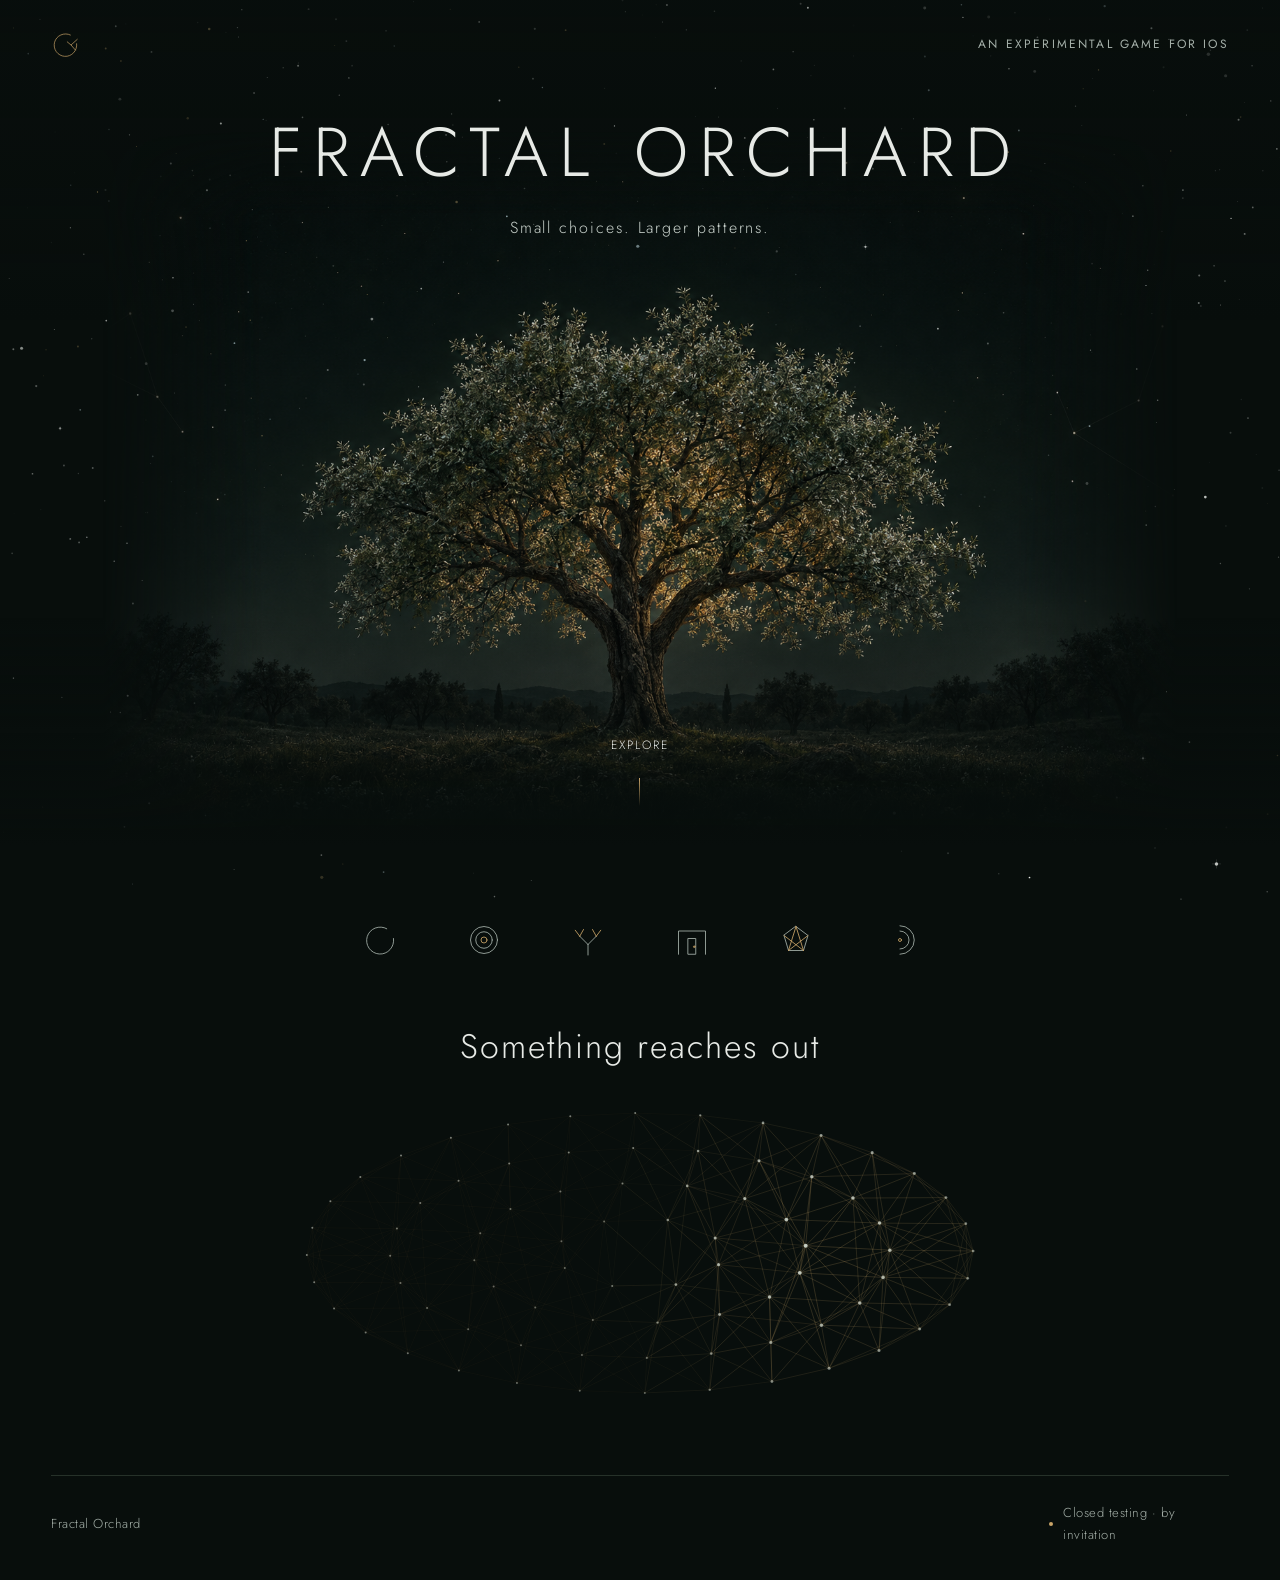
==== index.html @ 2983aa7d "Add shimmering stars and symbols that turn into glyphs and faces Stars: a fixed starfield behind the" ====
<!doctype html>
<html lang="en">
<head>
  <meta charset="utf-8">
  <meta name="viewport" content="width=device-width, initial-scale=1">
  <meta name="theme-color" content="#080e0c">
  <meta name="description" content="Fractal Orchard. Small choices. Larger patterns. An experimental game for iOS.">
  <title>Fractal Orchard</title>
  <link rel="icon" href="data:image/svg+xml,%3Csvg xmlns='http://www.w3.org/2000/svg' viewBox='0 0 48 48'%3E%3Crect width='48' height='48' rx='12' fill='%23080e0c'/%3E%3Cpath d='M31 8a18 18 0 1 0 10 14M42 15L32 24l7 8M32 24l-6-5' fill='none' stroke='%23c9a468' stroke-width='2'/%3E%3C/svg%3E">
  <link rel="preconnect" href="https://fonts.googleapis.com">
  <link rel="preconnect" href="https://fonts.gstatic.com" crossorigin>
  <link href="https://fonts.googleapis.com/css2?family=Jost:wght@300;400&display=swap" rel="stylesheet">
  <style>
    :root { color-scheme: dark; --night:#080e0c; --bone:#e7eae6; --mist:#a5b0a9; --gold:#c9a468; }
    * { box-sizing:border-box; }
    body { margin:0; background:var(--night); color:var(--bone); font-family:'Jost','Avenir Next',sans-serif; font-weight:300; }
    button,a { -webkit-tap-highlight-color:transparent; }
    a { color:inherit; }
    a:focus-visible,button:focus-visible { outline:2px solid var(--gold); outline-offset:6px; }
    .hero { position:relative; min-height:720px; height:94svh; max-height:1100px; isolation:isolate; display:flex; flex-direction:column; align-items:center; text-align:center; }
    .hero-art { position:absolute; inset:auto auto 0; left:50%; transform:translateX(-50%); width:auto; max-width:100%; height:calc(100% - 130px); object-fit:contain; object-position:50% 100%; z-index:-2; mask-image:linear-gradient(90deg,transparent,#000 15%,#000 85%,transparent),linear-gradient(180deg,transparent,#000 12%,#000 88%,transparent); mask-composite:intersect; }
    .hero::after { content:''; position:absolute; inset:0; z-index:-1; background:linear-gradient(180deg,rgba(8,14,12,.4),transparent 38%,transparent 73%,var(--night) 100%); }
    .masthead { width:100%; padding:30px clamp(24px,4vw,64px); display:flex; align-items:center; justify-content:space-between; gap:20px; }
    .sigil { width:30px; height:30px; fill:none; stroke:var(--gold); stroke-width:1.1; stroke-linecap:round; }
    .eyebrow { margin:0; color:var(--mist); font-size:12px; font-weight:400; letter-spacing:.18em; text-transform:uppercase; line-height:1.6; }
    .identity { padding:22px 20px 0; }
    h1 { font-size:clamp(34px,5.4vw,78px); font-weight:300; text-transform:uppercase; letter-spacing:.16em; line-height:1.18; margin:0; text-indent:.16em; }
    .tagline { font-size:clamp(14px,1.25vw,18px); font-weight:300; letter-spacing:.12em; margin:22px 0 0; color:#c8d1cb; }
    .scroll-link { margin-top:auto; margin-bottom:28px; padding:12px 20px; text-decoration:none; display:flex; flex-direction:column; align-items:center; gap:12px; font-size:12px; letter-spacing:.16em; text-transform:uppercase; }
    .scroll-link::after { content:''; height:28px; width:1px; background:linear-gradient(var(--gold),transparent); }
    .pattern { position:relative; max-width:1080px; margin:auto; padding:76px 24px 52px; text-align:center; }
    h2 { margin:0; font-size:clamp(23px,3vw,34px); font-weight:300; letter-spacing:.06em; }
    .marks { display:grid; grid-template-columns:repeat(6,1fr); align-items:center; max-width:600px; margin:0 auto 64px; gap:24px; }
    .mark { width:36px; height:36px; justify-self:center; fill:none; stroke:#a5b0a9; stroke-width:1.15; stroke-linecap:round; stroke-linejoin:round; }
    .mark .warm { stroke:var(--gold); }
    .pattern-art { display:block; width:100%; height:clamp(230px,31vw,340px); margin:12px auto 0; }
    footer { margin:0 clamp(24px,4vw,64px); padding:26px 0 34px; border-top:1px solid #263129; display:flex; justify-content:space-between; align-items:center; gap:24px; }
    footer p { margin:0; font-size:13px; line-height:1.7; color:var(--mist); letter-spacing:.04em; }
    .status { display:flex; align-items:center; gap:10px; }
    .status::before { content:''; flex:0 0 4px; height:4px; border-radius:50%; background:var(--gold); }

    /* Sky. A fixed starfield sits behind the whole page. The hero image is opaque, so a second
       layer twinkles over the hero's sky only: screen-blended so stars vanish against the lit
       canopy, and masked out below the horizon so no stars show through the grass. */
    .sky { position:fixed; left:0; top:0; width:100%; height:100lvh; z-index:-1; pointer-events:none; }
    .hero-stars { position:absolute; inset:0; width:100%; height:100%; z-index:-1; pointer-events:none; mix-blend-mode:screen;
      -webkit-mask-image:linear-gradient(180deg,#000 0%,#000 46%,transparent 64%);
              mask-image:linear-gradient(180deg,#000 0%,#000 46%,transparent 64%); }

    /* Marks. On hover or tap each one comes apart into flickering glyphs and settles, for a
       moment, into something with a face. Script-driven; without script they stay as they are. */
    .mark { overflow:visible; touch-action:manipulation; }
    .mark .hit { fill:transparent; stroke:none; pointer-events:all; }
    .mark .face, .mark .glyph { opacity:0; }
    .mark .face path, .mark .face circle { stroke-dasharray:1; stroke-dashoffset:1; }

    @media (min-width:1600px) { .hero-art { object-fit:contain; } }
    @media (max-width:600px) {
      .hero { height:90svh; min-height:640px; max-height:900px; }
      .hero-art { left:0; transform:none; width:100%; mask-image:linear-gradient(180deg,transparent,#000 12%,#000 88%,transparent); height:calc(100% - 205px); object-fit:cover; object-position:50% 100%; }
      .hero-stars { -webkit-mask-image:linear-gradient(180deg,#000 0%,#000 50%,transparent 68%); mask-image:linear-gradient(180deg,#000 0%,#000 50%,transparent 68%); }
      .masthead { padding-top:24px; }
      .eyebrow { font-size:11px; letter-spacing:.12em; }
      .identity { padding-top:24px; }
      h1 { max-width:350px; font-size:clamp(30px,9vw,46px); line-height:1.3; letter-spacing:.14em; }
      .tagline { max-width:260px; margin:18px auto 0; line-height:1.7; letter-spacing:.07em; }
      .marks { gap:16px; margin-bottom:48px; }
      .mark { width:28px; height:28px; }
      .pattern { padding-top:48px; padding-bottom:40px; }
      footer { align-items:flex-start; flex-direction:column; gap:10px; }
    }
    @media (prefers-reduced-motion:no-preference) { html { scroll-behavior:smooth; } }
  </style>
</head>
<body>
  <canvas class="sky" id="sky" aria-hidden="true"></canvas>
  <main>
    <section class="hero" aria-labelledby="wordmark">
      <img class="hero-art" src="orchard-night.png" width="1536" height="1024" alt="A solitary orchard tree under a dark sky, its leaves edged with silver and amber light." fetchpriority="high" decoding="async">
      <canvas class="hero-stars" id="hero-stars" aria-hidden="true"></canvas>
      <div class="masthead">
        <svg class="sigil" viewBox="0 0 48 48" aria-hidden="true"><path d="M31 8a18 18 0 1 0 10 14M42 15L32 24l7 8M32 24l-6-5"/></svg>
        <p class="eyebrow">An experimental game for iOS</p>
      </div>
      <div class="identity">
        <h1 id="wordmark">Fractal Orchard</h1>
        <p class="tagline">Small choices. Larger patterns.</p>
      </div>
      <a class="scroll-link" href="#pattern" aria-label="Explore the abstract artwork">Explore<span aria-hidden="true"></span></a>
    </section>
    <section class="pattern" id="pattern" aria-labelledby="pattern-title">
  <div class="marks" aria-hidden="true">
    <svg class="mark" viewBox="0 0 48 48">
      <g class="form"><path d="M33 9 a18 18 0 1 0 9 13"></path></g>
      <g class="face">
        <path pathLength="1" d="M33 9 a18 18 0 1 0 9 13"></path>
        <path pathLength="1" d="M16.5 22 L21.5 21.4"></path>
        <circle pathLength="1" class="warm" cx="30" cy="21.5" r="1"></circle>
        <path pathLength="1" d="M20 32.5 Q24 31 28 32.5"></path>
      </g>
    </svg>

    <svg class="mark" viewBox="0 0 48 48">
      <g class="form">
        <circle cx="24" cy="24" r="18"></circle>
        <circle cx="24" cy="24" r="11"></circle>
        <circle class="warm" cx="24" cy="24" r="4"></circle>
      </g>
      <g class="face">
        <circle pathLength="1" cx="24" cy="24" r="18"></circle>
        <circle pathLength="1" cx="17" cy="21" r="3.6"></circle>
        <circle pathLength="1" class="warm" cx="17" cy="21" r="1"></circle>
        <circle pathLength="1" cx="31" cy="21" r="3.6"></circle>
        <circle pathLength="1" class="warm" cx="31" cy="21" r="1"></circle>
        <circle pathLength="1" cx="24" cy="33" r="2"></circle>
      </g>
    </svg>

    <svg class="mark" viewBox="0 0 48 48">
      <g class="form">
        <path d="M24 44 L24 30"></path>
        <path d="M24 30 L13 19 M24 30 L35 19"></path>
        <path class="warm" d="M13 19 L7 11 M13 19 L18 10 M35 19 L30 10 M35 19 L41 11"></path>
      </g>
      <g class="face">
        <path pathLength="1" d="M24 5 C35 5 38 18 37 27 C36 38 30 44 24 44 C18 44 12 38 11 27 C10 18 13 5 24 5"></path>
        <path pathLength="1" d="M24 5 L24 44"></path>
        <path pathLength="1" d="M15 21 L20 21"></path>
        <path pathLength="1" d="M28 19 L33 23"></path>
        <path pathLength="1" class="warm" d="M24 34 L20 38 M24 34 L28 38"></path>
      </g>
    </svg>

    <svg class="mark" viewBox="0 0 48 48">
      <g class="form">
        <path d="M6 43 L6 12 L42 12 L42 43"></path>
        <rect x="19" y="22" width="10" height="21"></rect>
        <circle class="warm" cx="27" cy="33" r="1.1"></circle>
      </g>
      <g class="face">
        <path pathLength="1" d="M6 43 L6 12 L42 12 L42 43"></path>
        <path pathLength="1" d="M29 22 C23 22 21 27 21 31 C21 36 24 40 29 40"></path>
        <path pathLength="1" d="M29 22 L29 43"></path>
        <circle pathLength="1" class="warm" cx="25.5" cy="29" r="1.2"></circle>
      </g>
    </svg>

    <svg class="mark" viewBox="0 0 48 48">
      <g class="form">
        <path d="M24 6 L40 18 L34 38 L14 38 L8 18 Z"></path>
        <path class="warm" d="M24 6 L34 38 M24 6 L14 38 M40 18 L14 38 M8 18 L34 38"></path>
      </g>
      <g class="face">
        <path pathLength="1" d="M24 6 L40 18 L34 38 L14 38 L8 18 Z"></path>
        <path pathLength="1" d="M14 20 L20 20 L17 25 Z"></path>
        <path pathLength="1" d="M28 20 L34 20 L31 25 Z"></path>
        <path pathLength="1" d="M24 23 L24 27"></path>
        <path pathLength="1" class="warm" d="M19 31 L29 31"></path>
      </g>
    </svg>

    <svg class="mark" viewBox="0 0 48 48">
      <g class="form">
        <circle class="warm" cx="24" cy="24" r="2"></circle>
        <path d="M24 12 a12 12 0 0 1 0 24"></path>
        <path d="M24 5 a19 19 0 0 1 0 38"></path>
      </g>
      <g class="face">
        <path pathLength="1" d="M20 6 C28 6 33 12 33 18 L36 23 L33 24 C33 26 34 27 33 29 C32 30 33 32 32 34 C31 37 27 38 24 37 L23 43"></path>
        <circle pathLength="1" class="warm" cx="27" cy="16" r="1.1"></circle>
        <path pathLength="1" d="M14 12 a14 14 0 0 0 0 24"></path>
      </g>
    </svg>
  </div>
      <h2 id="pattern-title">Something reaches out</h2>
      <canvas class="pattern-art" id="constellation" role="img" aria-label="An abstract constellation of silver and amber points, connected by delicate lines.">An abstract constellation of silver and amber points.</canvas>
    </section>
  </main>
  <footer>
    <p>Fractal Orchard</p>
    <p class="status">Closed testing · by invitation</p>
  </footer>
  <script>
    (() => {
      'use strict';
      const canvas = document.getElementById('constellation');
      const ctx = canvas.getContext('2d');
      if (!ctx) return;
      const preference = window.matchMedia('(prefers-reduced-motion: reduce)');
      let reducedMotion = preference.matches;
      let visible = false;
      let frame = 0;
      let time = 0;
      let last = 0;
      let width = 1;
      let height = 1;
      const pointer = { x:0, y:0, live:false };
      // Stable ornamental geometry, independent of any game content.
      const points = [];
      for (let ring = 1; ring <= 4; ring++) {
        const count = ring * 8;
        for (let n = 0; n < count; n++) {
          const angle = n / count * Math.PI * 2 + ring * .34;
          points.push({ x:Math.cos(angle)*ring/4, y:Math.sin(angle)*ring/4, phase:angle+ring });
        }
      }
      function paint() {
        ctx.clearRect(0,0,width,height);
        const radius = Math.min(width*.44,height*.98);
        const scaleY = .42;
        const probeX = pointer.live ? pointer.x : width/2 + Math.cos(time*.0003)*radius*.55;
        const probeY = pointer.live ? pointer.y : height/2 + Math.sin(time*.0004)*radius*.22;
        const positions = points.map(p => ({x:width/2+p.x*radius,y:height/2+p.y*radius*scaleY,phase:p.phase}));
        for (let i=0;i<positions.length;i++) {
          const a=positions[i];
          const proximity=Math.max(0,1-Math.hypot(a.x-probeX,a.y-probeY)/(radius*.65));
          for (let j=i+1;j<positions.length;j++) {
            const b=positions[j];
            const distance=Math.hypot(a.x-b.x,a.y-b.y);
            if (distance>radius*.32) continue;
            ctx.strokeStyle=`rgba(201,164,104,${.05+proximity*.3})`;
            ctx.lineWidth=.65;
            ctx.beginPath();ctx.moveTo(a.x,a.y);ctx.lineTo(b.x,b.y);ctx.stroke();
          }
          const glimmer=.7+.3*Math.sin(time*.0008+a.phase);
          ctx.fillStyle=`rgba(207,216,207,${.3+glimmer*.25+proximity*.4})`;
          ctx.beginPath();ctx.arc(a.x,a.y,1+proximity*1.1,0,Math.PI*2);ctx.fill();
        }
      }
      function tick(stamp) {
        frame=0;
        if (reducedMotion || !visible || document.hidden) return;
        if (!last) last=stamp;
        if (stamp-last>=1000/30) { time+=Math.min(stamp-last,80);last=stamp;paint(); }
        frame=requestAnimationFrame(tick);
      }
      function sync() {
        cancelAnimationFrame(frame);frame=0;last=0;
        if (!reducedMotion && visible && !document.hidden) frame=requestAnimationFrame(tick);
        paint();
      }
      function resize() {
        const rect=canvas.getBoundingClientRect();
        width=rect.width;height=rect.height;
        const dpr=Math.min(window.devicePixelRatio||1,3);
        canvas.width=Math.round(width*dpr);canvas.height=Math.round(height*dpr);
        ctx.setTransform(dpr,0,0,dpr,0,0);paint();
      }
      canvas.addEventListener('pointermove',event=>{
        if(reducedMotion)return;
        const rect=canvas.getBoundingClientRect();
        pointer.x=event.clientX-rect.left;pointer.y=event.clientY-rect.top;pointer.live=true;
      });
      canvas.addEventListener('pointerleave',()=>{pointer.live=false;});
      canvas.addEventListener('pointerup',event=>{if(event.pointerType==='touch')pointer.live=false;});
      preference.addEventListener('change',event=>{reducedMotion=event.matches;pointer.live=false;sync();});
      document.addEventListener('visibilitychange',sync);
      new ResizeObserver(resize).observe(canvas);
      new IntersectionObserver(entries=>{visible=entries[0].isIntersecting;sync();}).observe(canvas);
      resize();sync();
    })();

    // ── Sky: shimmering stars ─────────────────────────────────────────────
    (() => {
      'use strict';
      const preference = window.matchMedia('(prefers-reduced-motion: reduce)');
      const TINTS = { bone:'231,234,230', gold:'214,180,116', cool:'184,207,214' };

      // Stars live in normalized 0..1 coordinates, so a mobile toolbar resizing the viewport
      // stretches the field slightly instead of scattering it.
      function field(count, seed) {
        let s = seed;
        const rand = () => (s = (s * 16807) % 2147483647) / 2147483647;
        const stars = [];
        for (let i = 0; i < count; i++) {
          const bright = rand() < .06;
          const roll = rand();
          stars.push({
            x: rand(), y: rand(),
            r: bright ? 1.05 + rand() * .7 : .32 + rand() * .72,
            base: bright ? .5 : .12 + rand() * .32,
            amp: bright ? .32 : .08 + rand() * .26,
            speed: .35 + rand() * 1.5,
            phase: rand() * Math.PI * 2,
            flarePhase: rand() * Math.PI * 2,
            glint: bright && rand() < .6,
            tint: roll < .1 ? TINTS.gold : roll < .22 ? TINTS.cool : TINTS.bone
          });
        }
        return stars;
      }

      function sky(canvas, { perPixel, seed, watchVisibility }) {
        const ctx = canvas.getContext('2d');
        if (!ctx) return;
        let stars = [], width = 1, height = 1, area = 0, frame = 0, last = 0, visible = !watchVisibility;
        let reduced = preference.matches;

        function draw(t) {
          ctx.clearRect(0, 0, width, height);
          for (const st of stars) {
            let a = st.base;
            if (!reduced) {
              a += st.amp * Math.sin(t * .001 * st.speed + st.phase);
              // Scintillation: a rare, brief flare, like air moving across a star.
              a += Math.pow(Math.max(0, Math.sin(t * .00021 * st.speed + st.flarePhase)), 60) * .55;
            }
            if (a <= .02) continue;
            a = Math.min(1, a);
            const x = st.x * width, y = st.y * height;
            ctx.fillStyle = `rgba(${st.tint},${a.toFixed(3)})`;
            ctx.beginPath(); ctx.arc(x, y, st.r, 0, Math.PI * 2); ctx.fill();
            if (st.glint && a > .5) {
              const reach = st.r * 7 * (a - .42);
              ctx.strokeStyle = `rgba(${st.tint},${((a - .42) * .7).toFixed(3)})`;
              ctx.lineWidth = .5;
              ctx.beginPath();
              ctx.moveTo(x - reach, y); ctx.lineTo(x + reach, y);
              ctx.moveTo(x, y - reach); ctx.lineTo(x, y + reach);
              ctx.stroke();
            }
          }
        }
        function tick(stamp) {
          frame = 0;
          if (reduced || !visible || document.hidden) return;
          if (stamp - last >= 1000 / 30) { last = stamp; draw(stamp); }
          frame = requestAnimationFrame(tick);
        }
        function sync() {
          cancelAnimationFrame(frame); frame = 0;
          if (!reduced && visible && !document.hidden) frame = requestAnimationFrame(tick);
          else draw(0);
        }
        function resize() {
          const rect = canvas.getBoundingClientRect();
          width = rect.width; height = rect.height;
          const dpr = Math.min(window.devicePixelRatio || 1, 2);
          canvas.width = Math.round(width * dpr); canvas.height = Math.round(height * dpr);
          ctx.setTransform(dpr, 0, 0, dpr, 0, 0);
          const nextArea = width * height;
          if (!stars.length || Math.abs(nextArea - area) / Math.max(area, 1) > .35) {
            area = nextArea;
            stars = field(Math.min(900, Math.round(area / perPixel)), seed);
          }
          draw(performance.now());
        }
        preference.addEventListener('change', event => { reduced = event.matches; sync(); });
        document.addEventListener('visibilitychange', sync);
        new ResizeObserver(resize).observe(canvas);
        if (watchVisibility) new IntersectionObserver(entries => { visible = entries[0].isIntersecting; sync(); }).observe(canvas);
        resize(); sync();
      }

      sky(document.getElementById('sky'), { perPixel: 2600, seed: 91317, watchVisibility: false });
      sky(document.getElementById('hero-stars'), { perPixel: 3400, seed: 20431, watchVisibility: true });
    })();

    // ── Marks: glyphs, then faces ─────────────────────────────────────────
    (() => {
      'use strict';
      const NS = 'http://www.w3.org/2000/svg';
      const preference = window.matchMedia('(prefers-reduced-motion: reduce)');
      const marks = Array.from(document.querySelectorAll('.mark'));
      if (!marks.length) return;
      const clamp = v => Math.max(0, Math.min(1, v));

      // A glyph is two to four strokes across a 3 x 3 lattice, sometimes with a ring or a hook:
      // a script that looks as if it should mean something, and does not.
      const NODE = [12, 24, 36];
      function glyphInto(group) {
        group.replaceChildren();
        const strokes = 2 + Math.floor(Math.random() * 3);
        for (let i = 0; i < strokes; i++) {
          const a = [NODE[Math.floor(Math.random() * 3)], NODE[Math.floor(Math.random() * 3)]];
          let b;
          do { b = [NODE[Math.floor(Math.random() * 3)], NODE[Math.floor(Math.random() * 3)]]; } while (b[0] === a[0] && b[1] === a[1]);
          const line = document.createElementNS(NS, 'path');
          const hook = Math.random() < .25;
          line.setAttribute('d', hook
            ? `M${a[0]} ${a[1]} Q${(a[0] + b[0]) / 2 + (Math.random() * 16 - 8)} ${(a[1] + b[1]) / 2 + (Math.random() * 16 - 8)} ${b[0]} ${b[1]}`
            : `M${a[0]} ${a[1]} L${b[0]} ${b[1]}`);
          if (i === 0 && Math.random() < .5) line.setAttribute('class', 'warm');
          group.appendChild(line);
        }
        if (Math.random() < .4) {
          const ring = document.createElementNS(NS, 'circle');
          ring.setAttribute('cx', NODE[Math.floor(Math.random() * 3)]);
          ring.setAttribute('cy', NODE[Math.floor(Math.random() * 3)]);
          ring.setAttribute('r', 2 + Math.random() * 2.5);
          group.appendChild(ring);
        }
      }

      const states = marks.map((svg, index) => {
        const form = svg.querySelector('.form');
        const face = svg.querySelector('.face');
        if (!form || !face) return null;

        // A private warp filter per mark, so one can twist without disturbing the others.
        const id = `warp-${index}`;
        const defs = document.createElementNS(NS, 'defs');
        defs.innerHTML = `<filter id="${id}" x="-40%" y="-40%" width="180%" height="180%">
          <feTurbulence type="fractalNoise" baseFrequency="0.07" numOctaves="2" seed="${index + 3}" result="noise"/>
          <feDisplacementMap in="SourceGraphic" in2="noise" scale="0" xChannelSelector="R" yChannelSelector="G"/></filter>`;
        svg.prepend(defs);
        const stage = document.createElementNS(NS, 'g');
        const glyph = document.createElementNS(NS, 'g');
        glyph.setAttribute('class', 'glyph');
        svg.insertBefore(stage, form);
        stage.append(form, glyph, face);
        stage.setAttribute('filter', `url(#${id})`);
        const hit = document.createElementNS(NS, 'rect');
        hit.setAttribute('class', 'hit');
        hit.setAttribute('x', '0'); hit.setAttribute('y', '0'); hit.setAttribute('width', '48'); hit.setAttribute('height', '48');
        svg.append(hit);

        return {
          svg, form, face, glyph,
          turbulence: defs.querySelector('feTurbulence'),
          displace: defs.querySelector('feDisplacementMap'),
          faceParts: Array.from(face.querySelectorAll('path,circle')),
          p: 0, target: 0, lastGlyph: 0, nextTwitch: 0, twitchUntil: 0, closeTimer: 0, hovered: false
        };
      }).filter(Boolean);

      let frame = 0, lastStamp = 0;

      function render(st, stamp) {
        const reduced = preference.matches;
        const p = st.p;
        if (reduced) {
          st.form.style.opacity = String(1 - p);
          st.face.style.opacity = String(p * .95);
          st.faceParts.forEach(part => { part.style.strokeDashoffset = '0'; });
          st.glyph.style.opacity = '0';
          st.displace.setAttribute('scale', '0');
          return;
        }
        st.form.style.opacity = String(clamp(1 - p / .3));
        const drawn = clamp((p - .46) / .44);
        st.faceParts.forEach(part => { part.style.strokeDashoffset = String(1 - drawn); });
        st.face.style.opacity = String(clamp((p - .46) / .3) * .95);

        const glyphWindow = p > .16 && p < .64;
        if (glyphWindow && stamp - st.lastGlyph > 58) { glyphInto(st.glyph); st.lastGlyph = stamp; }
        st.glyph.style.opacity = glyphWindow ? String(.55 + Math.random() * .4) : '0';

        // Warp peaks mid-change and never quite lets go of a finished face.
        let warp = 15 * Math.sin(Math.PI * p) + 1.4 * p;
        if (p > .98) {
          if (stamp > st.nextTwitch) {
            st.turbulence.setAttribute('seed', String(Math.floor(Math.random() * 999)));
            if (Math.random() < .3) st.twitchUntil = stamp + 130;
            st.nextTwitch = stamp + 900 + Math.random() * 900;
          }
          if (stamp < st.twitchUntil) warp += 5;
        }
        st.displace.setAttribute('scale', warp.toFixed(2));
      }

      function tick(stamp) {
        frame = 0;
        const dt = lastStamp ? Math.min(stamp - lastStamp, 60) : 16;
        lastStamp = stamp;
        let active = false;
        for (const st of states) {
          if (st.p !== st.target) {
            const duration = preference.matches ? 220 : (st.target > st.p ? 900 : 560);
            const step = dt / duration;
            st.p = st.target > st.p ? Math.min(st.target, st.p + step) : Math.max(st.target, st.p - step);
          }
          render(st, stamp);
          if (st.p !== st.target || (st.p === 1 && !preference.matches)) active = true;
        }
        if (active) frame = requestAnimationFrame(tick);
        else lastStamp = 0;
      }
      function wake() { if (!frame) frame = requestAnimationFrame(tick); }
      function open(st) { st.target = 1; wake(); }
      function close(st) { st.target = 0; wake(); }

      for (const st of states) {
        st.svg.addEventListener('pointerenter', event => {
          if (event.pointerType === 'touch') return;
          st.hovered = true; open(st);
        });
        st.svg.addEventListener('pointerleave', event => {
          if (event.pointerType === 'touch') return;
          st.hovered = false; close(st);
        });
        // No hover on a phone: a tap opens a mark for a few seconds.
        st.svg.addEventListener('pointerdown', event => {
          if (event.pointerType !== 'touch') return;
          clearTimeout(st.closeTimer);
          if (st.target === 1) { close(st); return; }
          open(st);
          st.closeTimer = setTimeout(() => close(st), 2600);
        });
      }

      // Now and then, unprompted, one mark turns. Only while the marks are on screen.
      let inView = false, ambient = 0;
      function scheduleAmbient() {
        clearTimeout(ambient);
        if (!inView || document.hidden || preference.matches) return;
        ambient = setTimeout(() => {
          const idle = states.filter(st => st.target === 0 && !st.hovered);
          if (idle.length) {
            const st = idle[Math.floor(Math.random() * idle.length)];
            open(st);
            st.closeTimer = setTimeout(() => { if (!st.hovered) close(st); }, 1900);
          }
          scheduleAmbient();
        }, 6500 + Math.random() * 6500);
      }
      new IntersectionObserver(entries => { inView = entries[0].isIntersecting; scheduleAmbient(); })
        .observe(document.querySelector('.marks'));
      document.addEventListener('visibilitychange', scheduleAmbient);
      preference.addEventListener('change', () => { for (const st of states) { st.target = 0; } wake(); scheduleAmbient(); });
    })();
  </script>
</body>
</html>
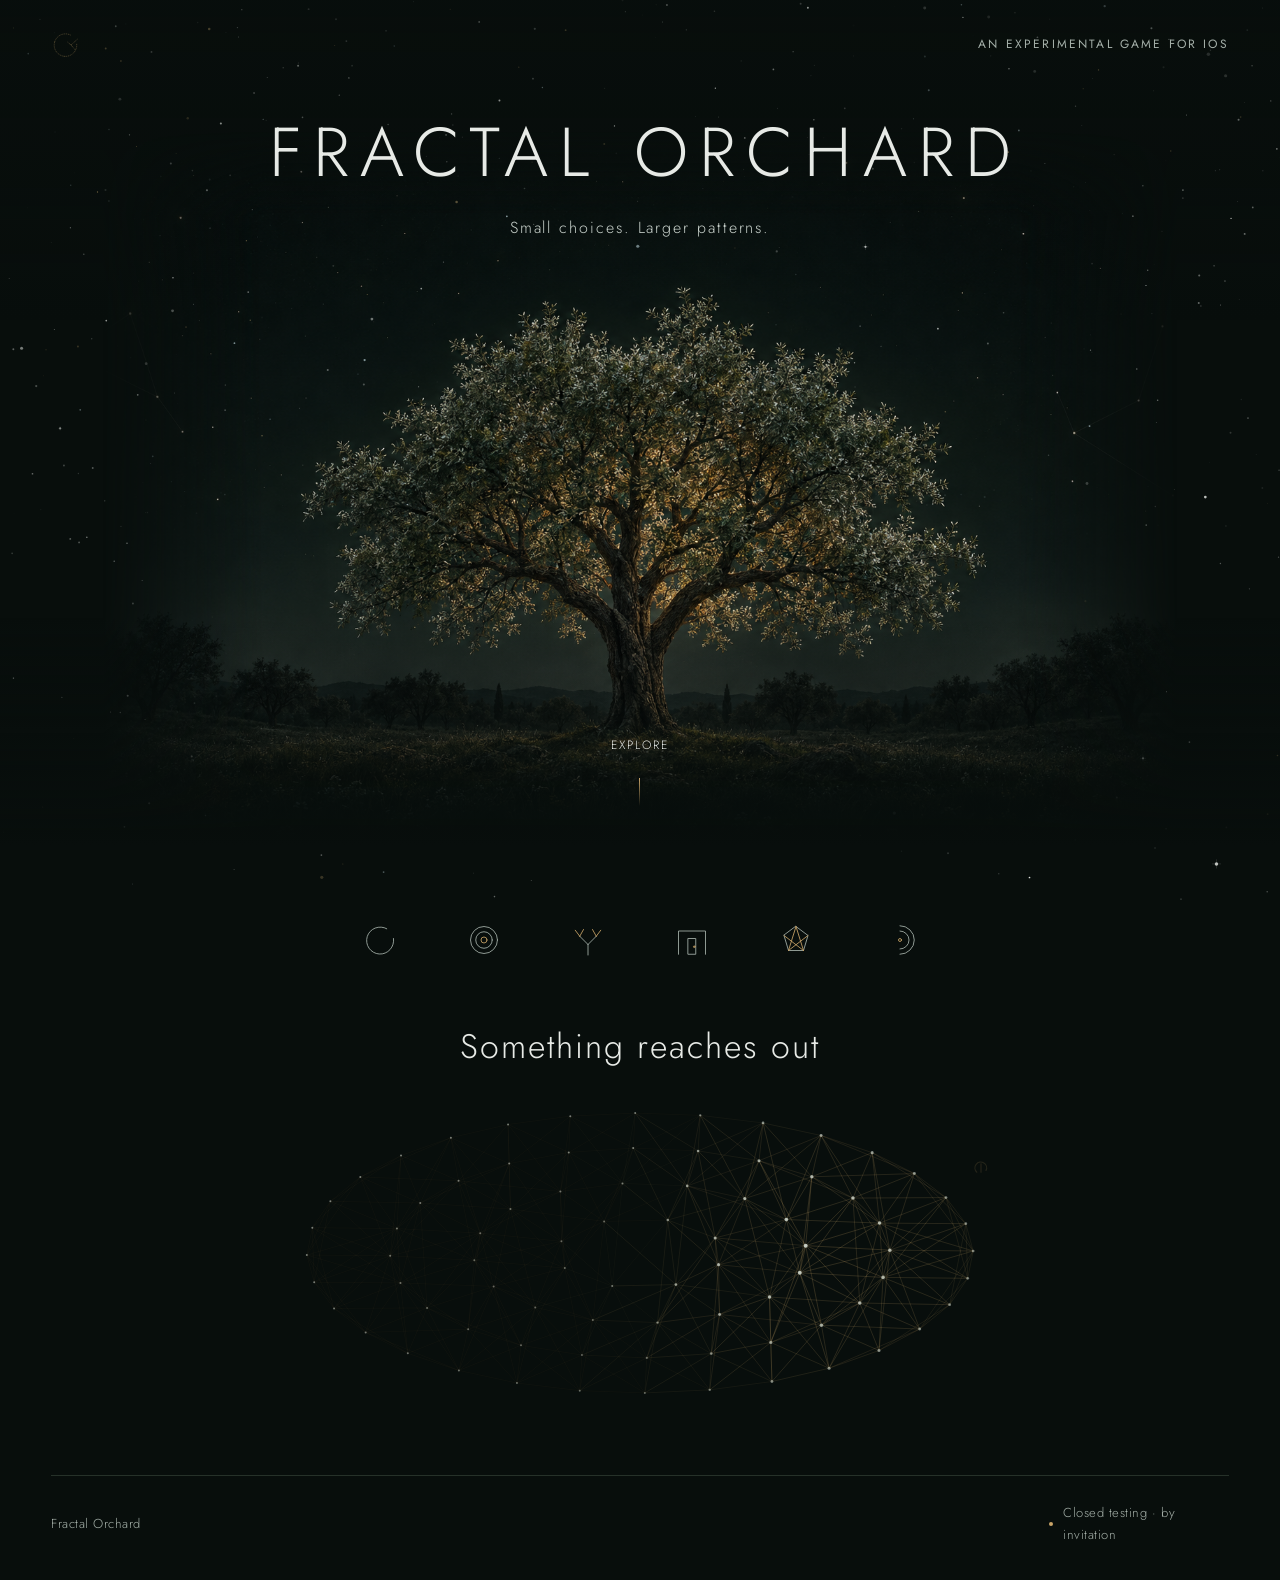
==== commit 98f11ba9: "Add a hidden trail that ends in an invitation The corner mark and four of the six symbols are doors;" ====
--- a/index.html
+++ b/index.html
@@ -10,6 +10,8 @@
   <link rel="preconnect" href="https://fonts.googleapis.com">
   <link rel="preconnect" href="https://fonts.gstatic.com" crossorigin>
   <link href="https://fonts.googleapis.com/css2?family=Jost:wght@300;400&display=swap" rel="stylesheet">
+  <link rel="stylesheet" href="trail/trail.css">
+  <script src="trail/trail.js"></script>
   <style>
     :root { color-scheme: dark; --night:#080e0c; --bone:#e7eae6; --mist:#a5b0a9; --gold:#c9a468; }
     * { box-sizing:border-box; }
@@ -54,6 +56,20 @@
     .mark .face, .mark .glyph { opacity:0; }
     .mark .face path, .mark .face circle { stroke-dasharray:1; stroke-dashoffset:1; }
 
+    /* The hidden trail's front doors. */
+    .sigil-door { display:block; width:30px; height:30px; cursor:pointer; }
+    .sigil-door .seg-missing { stroke:rgba(201,164,104,.45); }
+    .sigil-door:hover .seg-missing { stroke:rgba(201,164,104,.75); }
+    .sigil-door.complete { animation:sigil-breathe 3.4s ease-in-out infinite; }
+    @keyframes sigil-breathe { 0%,100% { filter:none; } 50% { filter:drop-shadow(0 0 6px rgba(201,164,104,.8)); } }
+    .mark[data-door] { cursor:pointer; }
+    .mark[data-door]:focus-visible { outline:1px solid var(--gold); outline-offset:8px; border-radius:50%; }
+    .pattern-frame { position:relative; }
+    .hidden-door { position:absolute; right:16%; top:22%; width:20px; height:20px; display:block; opacity:.14; transition:opacity .6s ease; animation:faint 11s ease-in-out infinite; }
+    .hidden-door svg { width:100%; height:100%; fill:none; stroke:var(--gold); stroke-width:3; stroke-linecap:round; overflow:visible; }
+    .hidden-door:hover, .hidden-door:focus-visible { opacity:.95; animation:none; }
+    @keyframes faint { 0%,80%,100% { opacity:.12; } 88% { opacity:.6; } }
+    @media (prefers-reduced-motion:reduce) { .hidden-door { animation:none; opacity:.3; } .sigil-door.complete { animation:none; filter:drop-shadow(0 0 5px rgba(201,164,104,.7)); } }
     @media (min-width:1600px) { .hero-art { object-fit:contain; } }
     @media (max-width:600px) {
       .hero { height:90svh; min-height:640px; max-height:900px; }
@@ -79,7 +95,7 @@
       <img class="hero-art" src="orchard-night.png" width="1536" height="1024" alt="A solitary orchard tree under a dark sky, its leaves edged with silver and amber light." fetchpriority="high" decoding="async">
       <canvas class="hero-stars" id="hero-stars" aria-hidden="true"></canvas>
       <div class="masthead">
-        <svg class="sigil" viewBox="0 0 48 48" aria-hidden="true"><path d="M31 8a18 18 0 1 0 10 14M42 15L32 24l7 8M32 24l-6-5"/></svg>
+        <a class="sigil-door" href="ledger/" aria-label="The orchard's mark" data-sigil-door><svg class="sigil" data-sigil aria-hidden="true"></svg></a>
         <p class="eyebrow">An experimental game for iOS</p>
       </div>
       <div class="identity">
@@ -89,8 +105,8 @@
       <a class="scroll-link" href="#pattern" aria-label="Explore the abstract artwork">Explore<span aria-hidden="true"></span></a>
     </section>
     <section class="pattern" id="pattern" aria-labelledby="pattern-title">
-  <div class="marks" aria-hidden="true">
-    <svg class="mark" viewBox="0 0 48 48">
+  <div class="marks">
+    <svg class="mark" viewBox="0 0 48 48" aria-hidden="true" data-decoy>
       <g class="form"><path d="M33 9 a18 18 0 1 0 9 13"></path></g>
       <g class="face">
         <path pathLength="1" d="M33 9 a18 18 0 1 0 9 13"></path>
@@ -100,7 +116,7 @@
       </g>
     </svg>
 
-    <svg class="mark" viewBox="0 0 48 48">
+    <svg class="mark" viewBox="0 0 48 48" data-door="growth/" role="link" tabindex="0" aria-label="Rings">
       <g class="form">
         <circle cx="24" cy="24" r="18"></circle>
         <circle cx="24" cy="24" r="11"></circle>
@@ -116,7 +132,7 @@
       </g>
     </svg>
 
-    <svg class="mark" viewBox="0 0 48 48">
+    <svg class="mark" viewBox="0 0 48 48" data-door="plate-vii/" role="link" tabindex="0" aria-label="A line that divides">
       <g class="form">
         <path d="M24 44 L24 30"></path>
         <path d="M24 30 L13 19 M24 30 L35 19"></path>
@@ -131,7 +147,7 @@
       </g>
     </svg>
 
-    <svg class="mark" viewBox="0 0 48 48">
+    <svg class="mark" viewBox="0 0 48 48" aria-hidden="true" data-decoy>
       <g class="form">
         <path d="M6 43 L6 12 L42 12 L42 43"></path>
         <rect x="19" y="22" width="10" height="21"></rect>
@@ -145,7 +161,7 @@
       </g>
     </svg>
 
-    <svg class="mark" viewBox="0 0 48 48">
+    <svg class="mark" viewBox="0 0 48 48" data-door="chart/" role="link" tabindex="0" aria-label="Joined points">
       <g class="form">
         <path d="M24 6 L40 18 L34 38 L14 38 L8 18 Z"></path>
         <path class="warm" d="M24 6 L34 38 M24 6 L14 38 M40 18 L14 38 M8 18 L34 38"></path>
@@ -159,7 +175,7 @@
       </g>
     </svg>
 
-    <svg class="mark" viewBox="0 0 48 48">
+    <svg class="mark" viewBox="0 0 48 48" data-door="frequency/" role="link" tabindex="0" aria-label="Arcs">
       <g class="form">
         <circle class="warm" cx="24" cy="24" r="2"></circle>
         <path d="M24 12 a12 12 0 0 1 0 24"></path>
@@ -173,7 +189,10 @@
     </svg>
   </div>
       <h2 id="pattern-title">Something reaches out</h2>
-      <canvas class="pattern-art" id="constellation" role="img" aria-label="An abstract constellation of silver and amber points, connected by delicate lines.">An abstract constellation of silver and amber points.</canvas>
+      <div class="pattern-frame">
+        <canvas class="pattern-art" id="constellation" role="img" aria-label="An abstract constellation of silver and amber points, connected by delicate lines.">An abstract constellation of silver and amber points.</canvas>
+        <a class="hidden-door" href="assembly/" aria-label="A faint mark" data-leave><svg viewBox="0 0 48 48" aria-hidden="true"><path d="M14 34 a14 14 0 1 1 22 -4"/><path d="M24 14 L24 34"/></svg></a>
+      </div>
     </section>
   </main>
   <footer>
@@ -420,6 +439,7 @@
           turbulence: defs.querySelector('feTurbulence'),
           displace: defs.querySelector('feDisplacementMap'),
           faceParts: Array.from(face.querySelectorAll('path,circle')),
+          door: svg.dataset.door || '', decoy: svg.hasAttribute('data-decoy'), refuseUntil: 0,
           p: 0, target: 0, lastGlyph: 0, nextTwitch: 0, twitchUntil: 0, closeTimer: 0, hovered: false
         };
       }).filter(Boolean);
@@ -456,6 +476,7 @@
           }
           if (stamp < st.twitchUntil) warp += 5;
         }
+        if (stamp < st.refuseUntil) warp += 9 * Math.abs(Math.sin(stamp * .05));
         st.displace.setAttribute('scale', warp.toFixed(2));
       }
 
@@ -471,7 +492,7 @@
             st.p = st.target > st.p ? Math.min(st.target, st.p + step) : Math.max(st.target, st.p - step);
           }
           render(st, stamp);
-          if (st.p !== st.target || (st.p === 1 && !preference.matches)) active = true;
+          if (st.p !== st.target || (st.p === 1 && !preference.matches) || stamp < st.refuseUntil) active = true;
         }
         if (active) frame = requestAnimationFrame(tick);
         else lastStamp = 0;
@@ -479,6 +500,7 @@
       function wake() { if (!frame) frame = requestAnimationFrame(tick); }
       function open(st) { st.target = 1; wake(); }
       function close(st) { st.target = 0; wake(); }
+      function refuse(st) { st.refuseUntil = performance.now() + 480; open(st); clearTimeout(st.closeTimer); st.closeTimer = setTimeout(() => { if (!st.hovered) close(st); }, 900); wake(); }
 
       for (const st of states) {
         st.svg.addEventListener('pointerenter', event => {
@@ -489,13 +511,27 @@
           if (event.pointerType === 'touch') return;
           st.hovered = false; close(st);
         });
-        // No hover on a phone: a tap opens a mark for a few seconds.
+        // No hover on a phone: the first tap shows the face, a second tap while it looks back goes through.
         st.svg.addEventListener('pointerdown', event => {
+          st.lastPointer = event.pointerType;
           if (event.pointerType !== 'touch') return;
           clearTimeout(st.closeTimer);
-          if (st.target === 1) { close(st); return; }
+          if (st.target === 1) {
+            if (st.door && st.p > .85) { window.Record.go(st.door); return; }
+            if (st.decoy) { refuse(st); return; }
+            close(st); return;
+          }
           open(st);
           st.closeTimer = setTimeout(() => close(st), 2600);
+        });
+        st.svg.addEventListener('click', () => {
+          if (st.lastPointer === 'touch') return;
+          if (st.door) { open(st); setTimeout(() => window.Record.go(st.door), preference.matches ? 0 : 300); }
+          else if (st.decoy) refuse(st);
+        });
+        st.svg.addEventListener('keydown', event => {
+          if (!st.door || (event.key !== 'Enter' && event.key !== ' ')) return;
+          event.preventDefault(); open(st); window.Record.go(st.door);
         });
       }
 
@@ -519,6 +555,17 @@
       document.addEventListener('visibilitychange', scheduleAmbient);
       preference.addEventListener('change', () => { for (const st of states) { st.target = 0; } wake(); scheduleAmbient(); });
     })();
+
+    // ── the corner mark: first door, and the last one once the record is whole ──
+    (() => {
+      'use strict';
+      const door = document.querySelector('[data-sigil-door]');
+      if (!door || !window.Record) return;
+      if (window.Record.complete()) { door.setAttribute('href', 'unrecorded/'); door.classList.add('complete'); }
+      const leave = event => { event.preventDefault(); window.Record.go(event.currentTarget.getAttribute('href')); };
+      door.addEventListener('click', leave);
+      document.querySelectorAll('[data-leave]').forEach(a => a.addEventListener('click', leave));
+    })();
   </script>
 </body>
 </html>
--- a/trail/trail.css
+++ b/trail/trail.css
@@ -0,0 +1,49 @@
+/* Hidden trail. Same night, same type as the front page; the artifacts are older. */
+:root { color-scheme: dark; --night:#080e0c; --bone:#e7eae6; --mist:#a5b0a9; --gold:#c9a468; --paper:#d9cdb0; --ink:#2b2418; }
+* { box-sizing:border-box; }
+html, body { min-height:100%; }
+body { margin:0; background:var(--night); color:var(--bone); font-family:'Jost','Avenir Next',sans-serif; font-weight:300;
+  transition:opacity .42s ease; }
+body.leaving { opacity:0; }
+a { color:inherit; }
+a:focus-visible, button:focus-visible, [role="button"]:focus-visible, input:focus-visible { outline:2px solid var(--gold); outline-offset:5px; }
+button { font:inherit; color:inherit; }
+
+.sky { position:fixed; left:0; top:0; width:100%; height:100lvh; z-index:-1; pointer-events:none; }
+
+.bar { position:relative; display:flex; align-items:center; justify-content:space-between; gap:20px; padding:28px clamp(22px,4vw,60px); }
+.home { display:block; width:32px; height:32px; }
+.folio { margin:0; font-size:11px; letter-spacing:.22em; text-transform:uppercase; color:var(--mist); }
+
+/* the corner mark: faint dotted outline, gold where a piece has been found */
+.sigil { width:100%; height:100%; overflow:visible; }
+.seg { fill:none; stroke-linecap:round; }
+.seg-missing { stroke:rgba(201,164,104,.42); stroke-width:1.1; stroke-dasharray:.6 2.4; }
+.seg-found { stroke:var(--gold); stroke-width:1.25; }
+.seg-new { stroke-dasharray:1; stroke-dashoffset:1; animation:seg-draw 1.8s .25s ease forwards, seg-glow 2.6s .25s ease; }
+@keyframes seg-draw { to { stroke-dashoffset:0; } }
+@keyframes seg-glow { 0%,100% { filter:none; } 40% { filter:drop-shadow(0 0 5px rgba(201,164,104,.9)); } }
+
+.stage { min-height:calc(100svh - 96px); display:grid; place-items:center; padding:12px clamp(18px,4vw,48px) 72px; }
+.caption { margin:26px auto 0; max-width:34ch; text-align:center; font-size:13px; line-height:1.8; letter-spacing:.06em; color:var(--mist); }
+
+/* paper artifacts */
+.paper { position:relative; color:var(--ink); background:var(--paper); box-shadow:0 30px 80px rgba(0,0,0,.65), 0 2px 0 rgba(255,255,255,.04) inset; }
+.paper > canvas.grain { position:absolute; inset:0; width:100%; height:100%; pointer-events:none; mix-blend-mode:multiply; }
+
+.glyph-mark { width:1.4em; height:1.4em; fill:none; stroke:currentColor; stroke-width:2.4; stroke-linecap:round; stroke-linejoin:round; vertical-align:middle; }
+
+/* newly decoded letters */
+.decoded { position:fixed; left:50%; bottom:26px; transform:translate(-50%,16px); opacity:0; display:flex; align-items:center; gap:22px;
+  padding:12px 20px; background:rgba(8,14,12,.86); border:1px solid rgba(201,164,104,.35); color:var(--gold);
+  font-size:13px; letter-spacing:.14em; transition:opacity .8s ease, transform .8s ease; z-index:10; }
+.decoded.shown { opacity:1; transform:translate(-50%,0); }
+.decoded .pair { display:flex; align-items:center; gap:8px; }
+.decoded .pair b { font-weight:400; color:var(--bone); }
+.decoded .pair::after { content:''; }
+.decoded .note { color:var(--mist); letter-spacing:.2em; }
+
+@media (prefers-reduced-motion:reduce) {
+  body { transition:none; }
+  .decoded { transition:none; }
+}
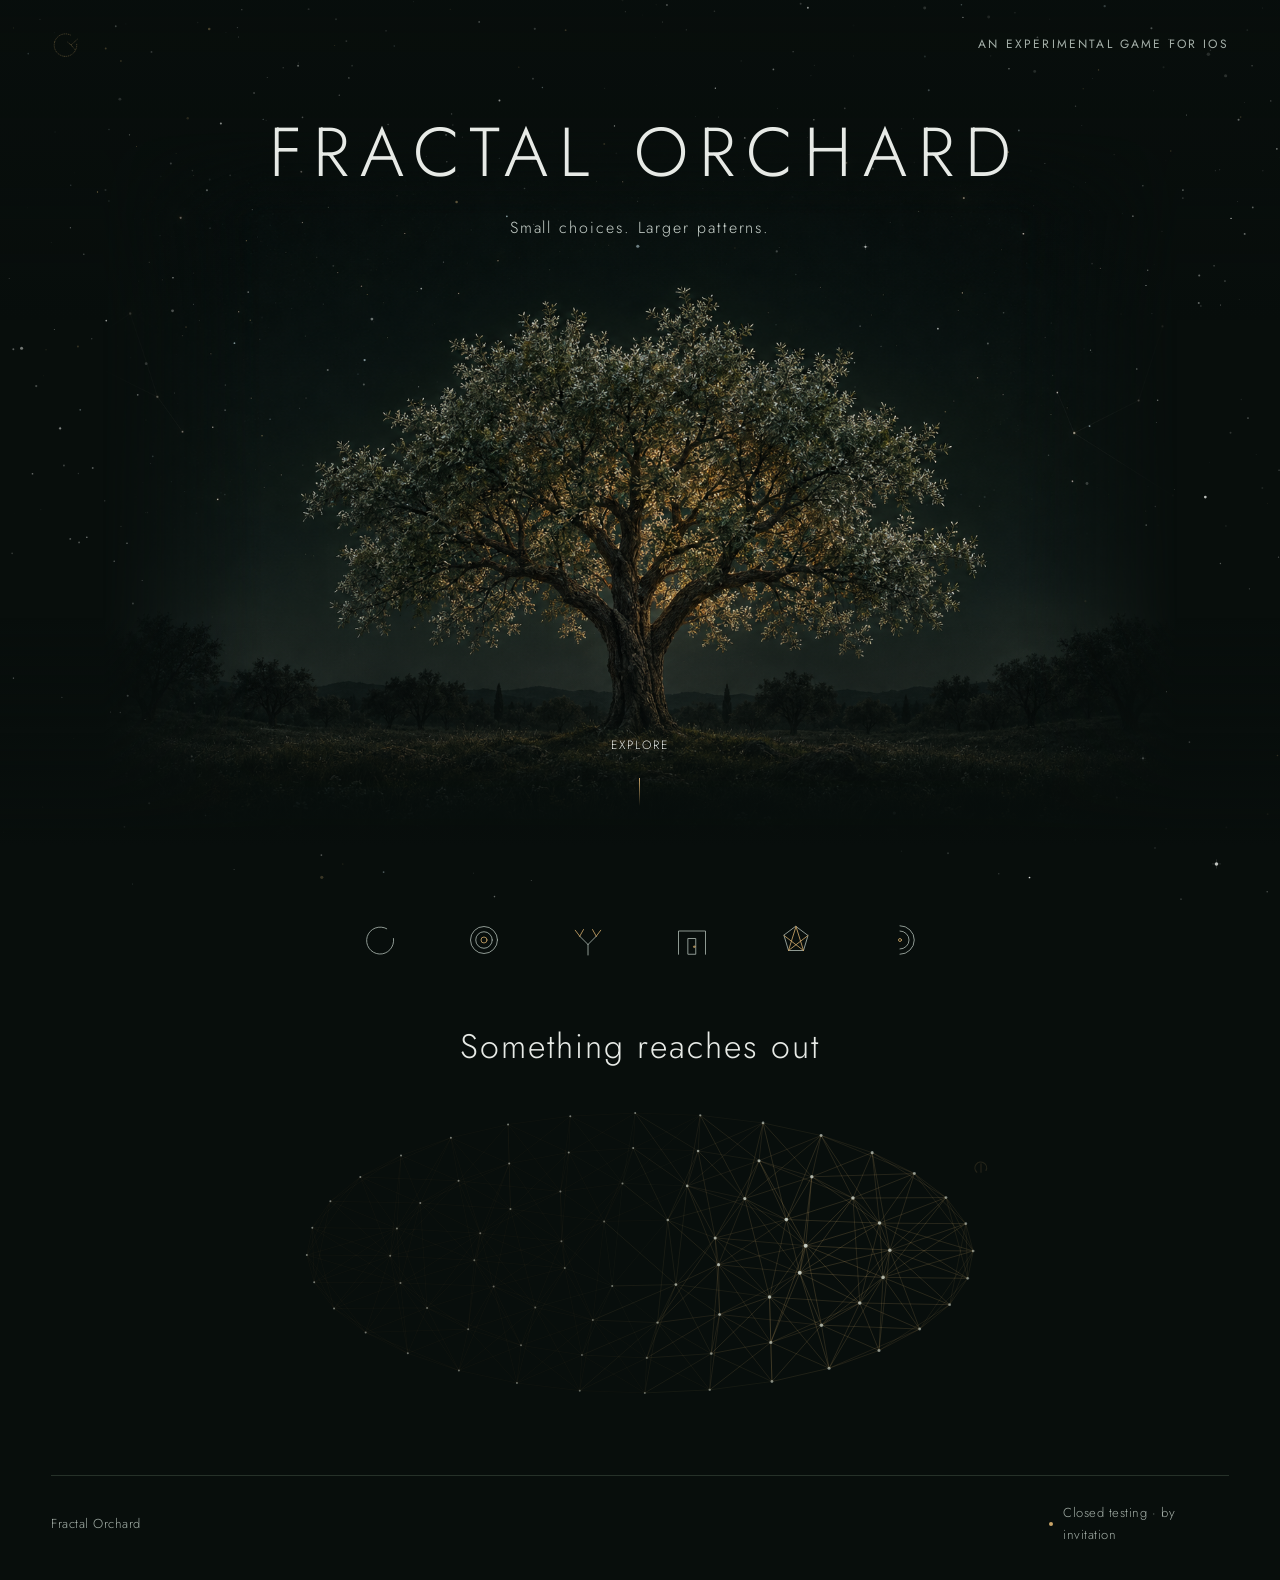
==== commit 3cf30bbd: "Make finishing a trail page unmistakable When a piece is found the artifact glows once and a quiet R" ====
--- a/index.html
+++ b/index.html
@@ -10,8 +10,8 @@
   <link rel="preconnect" href="https://fonts.googleapis.com">
   <link rel="preconnect" href="https://fonts.gstatic.com" crossorigin>
   <link href="https://fonts.googleapis.com/css2?family=Jost:wght@300;400&display=swap" rel="stylesheet">
-  <link rel="stylesheet" href="trail/trail.css">
-  <script src="trail/trail.js"></script>
+  <link rel="stylesheet" href="trail/trail.css?v=2">
+  <script src="trail/trail.js?v=2"></script>
   <style>
     :root { color-scheme: dark; --night:#080e0c; --bone:#e7eae6; --mist:#a5b0a9; --gold:#c9a468; }
     * { box-sizing:border-box; }
--- a/trail/trail.css
+++ b/trail/trail.css
@@ -43,6 +43,29 @@
 .decoded .pair::after { content:''; }
 .decoded .note { color:var(--mist); letter-spacing:.2em; }
 
+.decoded { cursor:default; }
+
+/* the page acknowledges a finished piece */
+.recorded { margin:18px auto 0; text-align:center; font-size:12px; letter-spacing:.32em; text-transform:uppercase; color:var(--gold); opacity:.85; }
+.recorded-new { animation:recorded-in 1.6s .2s ease both; }
+@keyframes recorded-in { from { opacity:0; letter-spacing:.6em; } to { opacity:.85; letter-spacing:.32em; } }
+.record-glow { animation:record-glow 2.2s ease; }
+@keyframes record-glow { 0%,100% { filter:none; } 35% { filter:drop-shadow(0 0 18px rgba(201,164,104,.75)) brightness(1.08); } }
+
+/* the mark comes forward to take its stroke, then returns to the corner */
+.reveal { position:fixed; inset:0; z-index:20; display:grid; place-items:center; background:rgba(8,14,12,0); transition:background .45s ease; cursor:pointer; }
+.reveal.shown { background:rgba(8,14,12,.78); }
+.reveal.landing { background:rgba(8,14,12,0); transition:background .7s ease; }
+.reveal-sigil { width:min(46vw,190px); height:min(46vw,190px); opacity:0; transform:scale(.82); transition:opacity .45s ease, transform .45s ease; }
+.reveal.shown .reveal-sigil { opacity:1; transform:none; }
+.reveal.landing .reveal-sigil { transition:transform .72s cubic-bezier(.6,0,.3,1), opacity .72s ease; }
+.reveal-sigil .seg-missing { stroke:rgba(201,164,104,.5); stroke-width:.9; stroke-dasharray:.5 1.8; }
+.reveal-sigil .seg-found { stroke-width:1.1; }
+.reveal-sigil .seg-new { animation:seg-draw 1.8s .35s ease forwards, seg-glow 2.6s .35s ease; }
+.home.awaiting { opacity:0; }
+.home { transition:opacity .3s ease; }
+.home.arrived .sigil { animation:seg-glow 1.6s ease; }
+
 @media (prefers-reduced-motion:reduce) {
   body { transition:none; }
   .decoded { transition:none; }
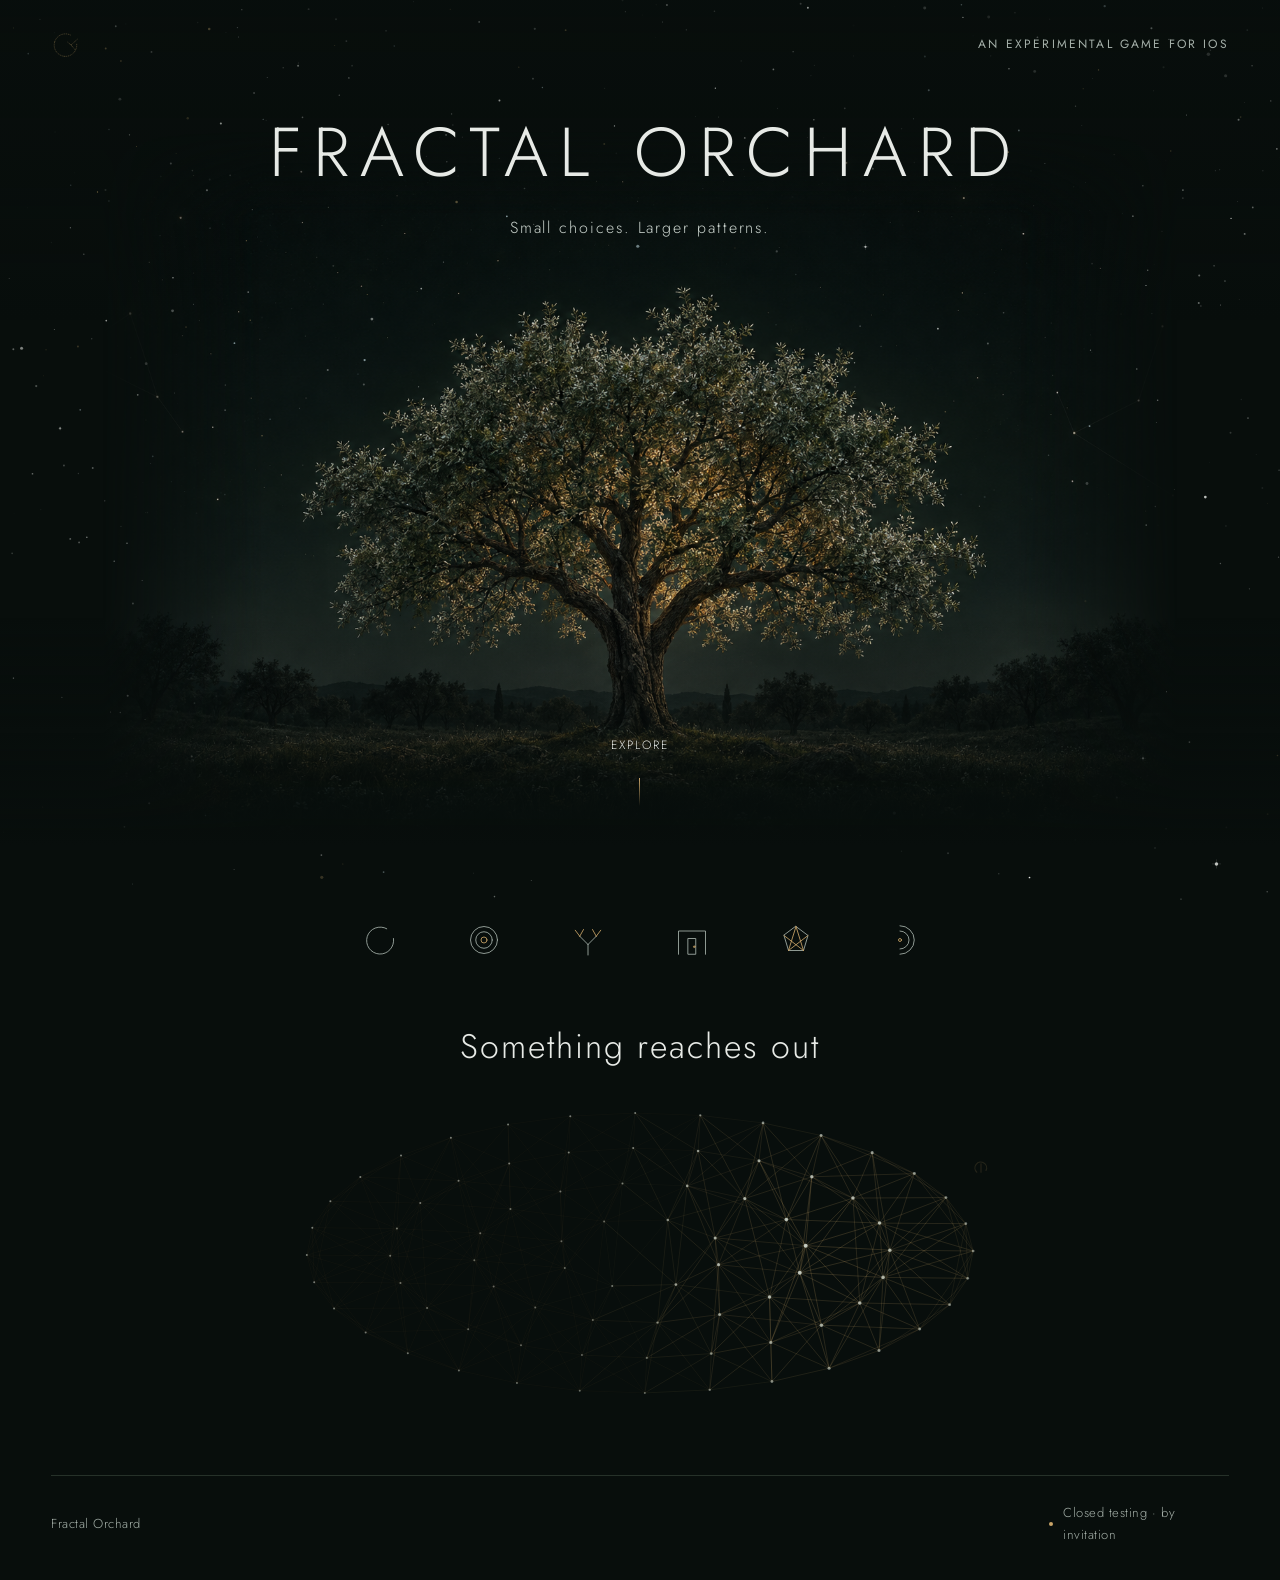
==== commit 15f47fc5: "Let the frequency line drain back and make its gold unmistakable Holding fills the line with a thick" ====
--- a/index.html
+++ b/index.html
@@ -10,8 +10,8 @@
   <link rel="preconnect" href="https://fonts.googleapis.com">
   <link rel="preconnect" href="https://fonts.gstatic.com" crossorigin>
   <link href="https://fonts.googleapis.com/css2?family=Jost:wght@300;400&display=swap" rel="stylesheet">
-  <link rel="stylesheet" href="trail/trail.css?v=2">
-  <script src="trail/trail.js?v=2"></script>
+  <link rel="stylesheet" href="trail/trail.css?v=3">
+  <script src="trail/trail.js?v=3"></script>
   <style>
     :root { color-scheme: dark; --night:#080e0c; --bone:#e7eae6; --mist:#a5b0a9; --gold:#c9a468; }
     * { box-sizing:border-box; }
--- a/trail/trail.css
+++ b/trail/trail.css
@@ -48,6 +48,7 @@
 /* the page acknowledges a finished piece */
 .recorded { margin:18px auto 0; text-align:center; font-size:12px; letter-spacing:.32em; text-transform:uppercase; color:var(--gold); opacity:.85; }
 .recorded-new { animation:recorded-in 1.6s .2s ease both; }
+.recorded-fixed { position:fixed; left:0; right:0; top:86px; margin:0; pointer-events:none; z-index:5; }
 @keyframes recorded-in { from { opacity:0; letter-spacing:.6em; } to { opacity:.85; letter-spacing:.32em; } }
 .record-glow { animation:record-glow 2.2s ease; }
 @keyframes record-glow { 0%,100% { filter:none; } 35% { filter:drop-shadow(0 0 18px rgba(201,164,104,.75)) brightness(1.08); } }
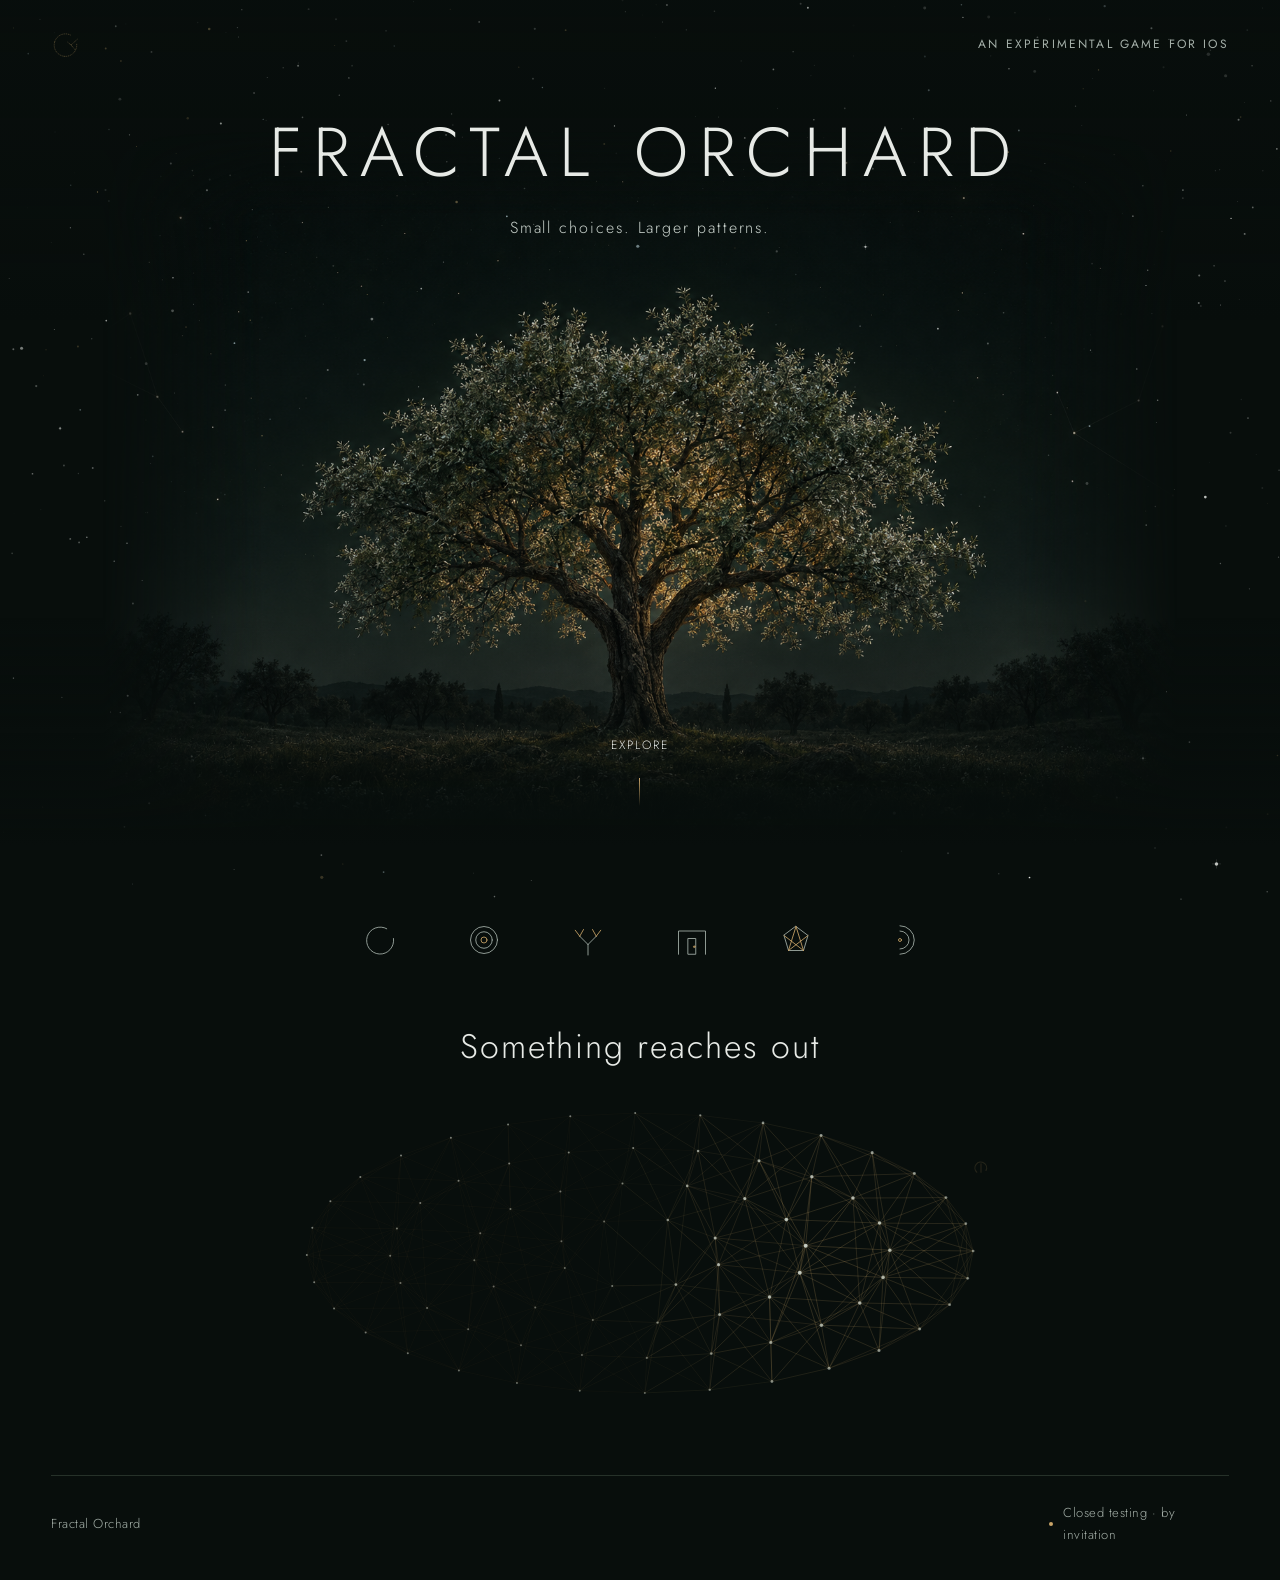
==== commit ad446e52: "Keep what each page gives, and make the whole mark lead on Solved pages now keep their record on the" ====
--- a/index.html
+++ b/index.html
@@ -10,8 +10,8 @@
   <link rel="preconnect" href="https://fonts.googleapis.com">
   <link rel="preconnect" href="https://fonts.gstatic.com" crossorigin>
   <link href="https://fonts.googleapis.com/css2?family=Jost:wght@300;400&display=swap" rel="stylesheet">
-  <link rel="stylesheet" href="trail/trail.css?v=3">
-  <script src="trail/trail.js?v=3"></script>
+  <link rel="stylesheet" href="trail/trail.css?v=4">
+  <script src="trail/trail.js?v=4"></script>
   <style>
     :root { color-scheme: dark; --night:#080e0c; --bone:#e7eae6; --mist:#a5b0a9; --gold:#c9a468; }
     * { box-sizing:border-box; }
@@ -60,8 +60,8 @@
     .sigil-door { display:block; width:30px; height:30px; cursor:pointer; }
     .sigil-door .seg-missing { stroke:rgba(201,164,104,.45); }
     .sigil-door:hover .seg-missing { stroke:rgba(201,164,104,.75); }
-    .sigil-door.complete { animation:sigil-breathe 3.4s ease-in-out infinite; }
-    @keyframes sigil-breathe { 0%,100% { filter:none; } 50% { filter:drop-shadow(0 0 6px rgba(201,164,104,.8)); } }
+    .sigil-door.complete { animation:sigil-breathe 2.6s ease-in-out infinite; transform-origin:50% 50%; }
+    @keyframes sigil-breathe { 0%,100% { filter:drop-shadow(0 0 2px rgba(201,164,104,.55)); transform:scale(1); } 50% { filter:drop-shadow(0 0 9px rgba(232,200,136,1)) drop-shadow(0 0 22px rgba(201,164,104,.65)); transform:scale(1.14); } }
     .mark[data-door] { cursor:pointer; }
     .mark[data-door]:focus-visible { outline:1px solid var(--gold); outline-offset:8px; border-radius:50%; }
     .pattern-frame { position:relative; }
--- a/trail/trail.css
+++ b/trail/trail.css
@@ -33,23 +33,16 @@
 
 .glyph-mark { width:1.4em; height:1.4em; fill:none; stroke:currentColor; stroke-width:2.4; stroke-linecap:round; stroke-linejoin:round; vertical-align:middle; }
 
-/* newly decoded letters */
-.decoded { position:fixed; left:50%; bottom:26px; transform:translate(-50%,16px); opacity:0; display:flex; align-items:center; gap:22px;
-  padding:12px 20px; background:rgba(8,14,12,.86); border:1px solid rgba(201,164,104,.35); color:var(--gold);
-  font-size:13px; letter-spacing:.14em; transition:opacity .8s ease, transform .8s ease; z-index:10; }
-.decoded.shown { opacity:1; transform:translate(-50%,0); }
-.decoded .pair { display:flex; align-items:center; gap:8px; }
-.decoded .pair b { font-weight:400; color:var(--bone); }
-.decoded .pair::after { content:''; }
-.decoded .note { color:var(--mist); letter-spacing:.2em; }
-
-.decoded { cursor:default; }
-
-/* the page acknowledges a finished piece */
-.recorded { margin:18px auto 0; text-align:center; font-size:12px; letter-spacing:.32em; text-transform:uppercase; color:var(--gold); opacity:.85; }
+/* the page acknowledges a finished piece, and keeps what it gave */
+.recorded { margin:22px auto 0; display:flex; flex-direction:column; align-items:center; gap:12px; text-align:center; }
+.recorded-word { margin:0; font-size:12px; letter-spacing:.32em; text-transform:uppercase; color:var(--gold); opacity:.85; }
+.recorded-letters { display:flex; align-items:center; justify-content:center; gap:22px; padding:10px 18px; background:rgba(8,14,12,.72); border:1px solid rgba(201,164,104,.3); color:var(--gold); font-size:13px; letter-spacing:.14em; }
+.recorded-letters .pair { display:flex; align-items:center; gap:8px; }
+.recorded-letters .pair b { font-weight:400; color:var(--bone); }
+.recorded-letters .note { color:var(--mist); letter-spacing:.2em; }
 .recorded-new { animation:recorded-in 1.6s .2s ease both; }
-.recorded-fixed { position:fixed; left:0; right:0; top:86px; margin:0; pointer-events:none; z-index:5; }
-@keyframes recorded-in { from { opacity:0; letter-spacing:.6em; } to { opacity:.85; letter-spacing:.32em; } }
+@keyframes recorded-in { from { opacity:0; transform:translateY(6px); } to { opacity:1; transform:none; } }
+.recorded-fixed { position:fixed; left:0; right:0; top:80px; margin:0; pointer-events:none; z-index:5; }
 .record-glow { animation:record-glow 2.2s ease; }
 @keyframes record-glow { 0%,100% { filter:none; } 35% { filter:drop-shadow(0 0 18px rgba(201,164,104,.75)) brightness(1.08); } }
 
@@ -67,7 +60,19 @@
 .home { transition:opacity .3s ease; }
 .home.arrived .sigil { animation:seg-glow 1.6s ease; }
 
+/* the whole mark: the last stroke holds the mark forward, and it is the way on */
+.reveal.whole { cursor:default; }
+.reveal.whole.shown { background:rgba(8,14,12,.93); }
+.reveal-hint { position:absolute; left:0; right:0; top:calc(50% + min(23vw,95px) + 28px); margin:0; text-align:center; font-size:12px; letter-spacing:.32em; text-transform:uppercase; color:var(--gold); opacity:0; transition:opacity 1.2s ease; }
+.reveal.whole.ready .reveal-hint { opacity:.9; }
+.reveal.whole.ready .reveal-sigil { cursor:pointer; animation:mark-call 2.6s ease-in-out infinite; }
+.home.complete .sigil { animation:mark-call 2.6s ease-in-out infinite; transform-origin:50% 50%; }
+@keyframes mark-call {
+  0%,100% { filter:drop-shadow(0 0 2px rgba(201,164,104,.55)); transform:scale(1); }
+  50% { filter:drop-shadow(0 0 9px rgba(232,200,136,1)) drop-shadow(0 0 22px rgba(201,164,104,.65)); transform:scale(1.14); }
+}
+
 @media (prefers-reduced-motion:reduce) {
   body { transition:none; }
-  .decoded { transition:none; }
+  .home.complete .sigil, .reveal.whole.ready .reveal-sigil { animation:none; filter:drop-shadow(0 0 8px rgba(232,200,136,.9)); }
 }
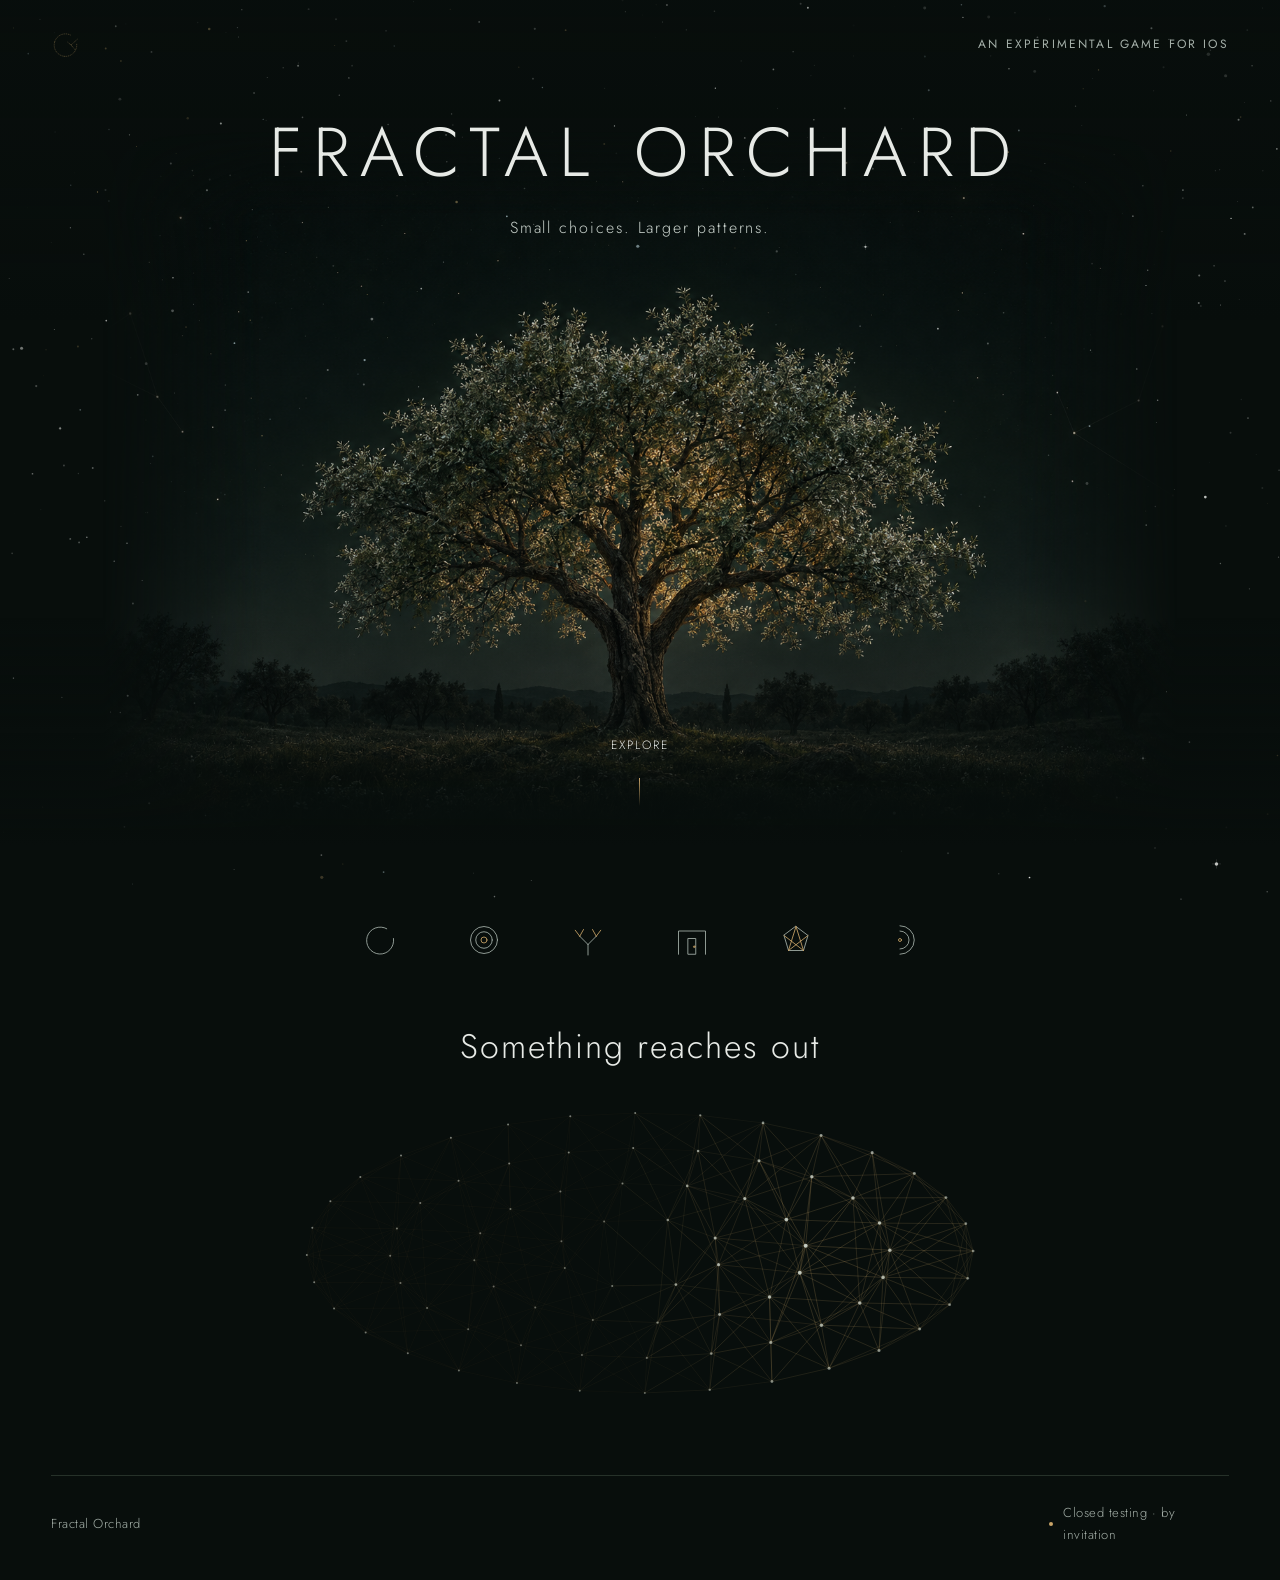
==== commit d22be852: "Give the frequency line sound, and light the last door on the trunk The frequency page now hums whil" ====
--- a/index.html
+++ b/index.html
@@ -65,11 +65,15 @@
     .mark[data-door] { cursor:pointer; }
     .mark[data-door]:focus-visible { outline:1px solid var(--gold); outline-offset:8px; border-radius:50%; }
     .pattern-frame { position:relative; }
-    .hidden-door { position:absolute; right:16%; top:22%; width:20px; height:20px; display:block; opacity:.14; transition:opacity .6s ease; animation:faint 11s ease-in-out infinite; }
-    .hidden-door svg { width:100%; height:100%; fill:none; stroke:var(--gold); stroke-width:3; stroke-linecap:round; overflow:visible; }
-    .hidden-door:hover, .hidden-door:focus-visible { opacity:.95; animation:none; }
-    @keyframes faint { 0%,80%,100% { opacity:.12; } 88% { opacity:.6; } }
-    @media (prefers-reduced-motion:reduce) { .hidden-door { animation:none; opacity:.3; } .sigil-door.complete { animation:none; filter:drop-shadow(0 0 5px rgba(201,164,104,.7)); } }
+    /* The last door. It does not exist until the other five pieces are recorded; then it shines
+       on the tree's trunk, twinkling to the same rhythm as the brightest stars (--a, set in script). */
+    .hidden-door { --a:.7; position:absolute; z-index:3; left:50%; top:70%; width:30px; height:30px; margin:-15px 0 0 -15px; display:block;
+      opacity:calc(.45 + var(--a) * .55); filter:drop-shadow(0 0 calc(3px + var(--a) * 9px) rgba(240,208,146,.95)) drop-shadow(0 0 calc(10px + var(--a) * 18px) rgba(214,176,106,.55)); }
+    .hidden-door svg { width:100%; height:100%; fill:none; stroke:#f3dcaa; stroke-width:3.2; stroke-linecap:round; overflow:visible; }
+    .hidden-door .glint { stroke:#fff1d2; stroke-width:1.2; transform-origin:24px 24px; transform:scale(calc(var(--a) * 1.1)); opacity:calc(var(--a) - .25); }
+    .hidden-door:hover, .hidden-door:focus-visible { --a:1; }
+    .hidden-door[hidden] { display:none; }
+    @media (prefers-reduced-motion:reduce) { .sigil-door.complete { animation:none; filter:drop-shadow(0 0 5px rgba(201,164,104,.7)); } }
     @media (min-width:1600px) { .hero-art { object-fit:contain; } }
     @media (max-width:600px) {
       .hero { height:90svh; min-height:640px; max-height:900px; }
@@ -94,6 +98,7 @@
     <section class="hero" aria-labelledby="wordmark">
       <img class="hero-art" src="orchard-night.png" width="1536" height="1024" alt="A solitary orchard tree under a dark sky, its leaves edged with silver and amber light." fetchpriority="high" decoding="async">
       <canvas class="hero-stars" id="hero-stars" aria-hidden="true"></canvas>
+      <a class="hidden-door" href="assembly/" aria-label="A shining mark on the trunk" data-leave hidden><svg viewBox="0 0 48 48" aria-hidden="true"><path class="glint" d="M24 -6 L24 54 M-6 24 L54 24"/><path d="M14 34 a14 14 0 1 1 22 -4"/><path d="M24 14 L24 34"/></svg></a>
       <div class="masthead">
         <a class="sigil-door" href="ledger/" aria-label="The orchard's mark" data-sigil-door><svg class="sigil" data-sigil aria-hidden="true"></svg></a>
         <p class="eyebrow">An experimental game for iOS</p>
@@ -191,7 +196,6 @@
       <h2 id="pattern-title">Something reaches out</h2>
       <div class="pattern-frame">
         <canvas class="pattern-art" id="constellation" role="img" aria-label="An abstract constellation of silver and amber points, connected by delicate lines.">An abstract constellation of silver and amber points.</canvas>
-        <a class="hidden-door" href="assembly/" aria-label="A faint mark" data-leave><svg viewBox="0 0 48 48" aria-hidden="true"><path d="M14 34 a14 14 0 1 1 22 -4"/><path d="M24 14 L24 34"/></svg></a>
       </div>
     </section>
   </main>
@@ -562,9 +566,45 @@
       const door = document.querySelector('[data-sigil-door]');
       if (!door || !window.Record) return;
       if (window.Record.complete()) { door.setAttribute('href', 'unrecorded/'); door.classList.add('complete'); }
+      const R = window.Record, hidden = document.querySelector('.hidden-door');
+      if (hidden && R.PIECES.filter(id => id !== 'assembly').every(id => R.has(id))) lastDoor(hidden);
       const leave = event => { event.preventDefault(); window.Record.go(event.currentTarget.getAttribute('href')); };
       door.addEventListener('click', leave);
       document.querySelectorAll('[data-leave]').forEach(a => a.addEventListener('click', leave));
+
+      // Pin the door to the trunk wherever the photograph is drawn (contain on wide screens,
+      // cover on phones), and let it twinkle like the brightest stars in the sky above it.
+      function lastDoor(link) {
+        const hero = link.closest('.hero'), art = hero.querySelector('.hero-art');
+        const TRUNK = [.493, .69];                       // fraction of the photograph
+        link.hidden = false;
+        const place = () => {
+          const box = art.getBoundingClientRect(), frame = hero.getBoundingClientRect();
+          const nw = art.naturalWidth || 1536, nh = art.naturalHeight || 1024;
+          const fit = getComputedStyle(art).objectFit;
+          const scale = fit === 'cover' ? Math.max(box.width / nw, box.height / nh) : Math.min(box.width / nw, box.height / nh);
+          const w = nw * scale, h = nh * scale;
+          const left = box.left + (box.width - w) * .5, top = box.top + (box.height - h);   // object-position 50% 100%
+          link.style.left = (left + TRUNK[0] * w - frame.left) + 'px';
+          link.style.top = (top + TRUNK[1] * h - frame.top) + 'px';
+        };
+        if (art.complete) place(); else art.addEventListener('load', place, { once: true });
+        new ResizeObserver(place).observe(hero);
+        const still = window.matchMedia('(prefers-reduced-motion: reduce)');
+        const speed = 1.1, phase = 1.9, flarePhase = .4;
+        let frame = 0;
+        const shimmer = t => {
+          frame = 0;
+          if (still.matches || document.hidden) { link.style.setProperty('--a', '.85'); return; }
+          const a = .6 + .32 * Math.sin(t * .001 * speed + phase) + Math.pow(Math.max(0, Math.sin(t * .00021 * speed + flarePhase)), 60) * .55;
+          link.style.setProperty('--a', Math.min(1, Math.max(.2, a)).toFixed(3));
+          frame = requestAnimationFrame(shimmer);
+        };
+        const sync = () => { cancelAnimationFrame(frame); frame = requestAnimationFrame(shimmer); };
+        document.addEventListener('visibilitychange', sync);
+        still.addEventListener('change', sync);
+        sync();
+      }
     })();
   </script>
 </body>
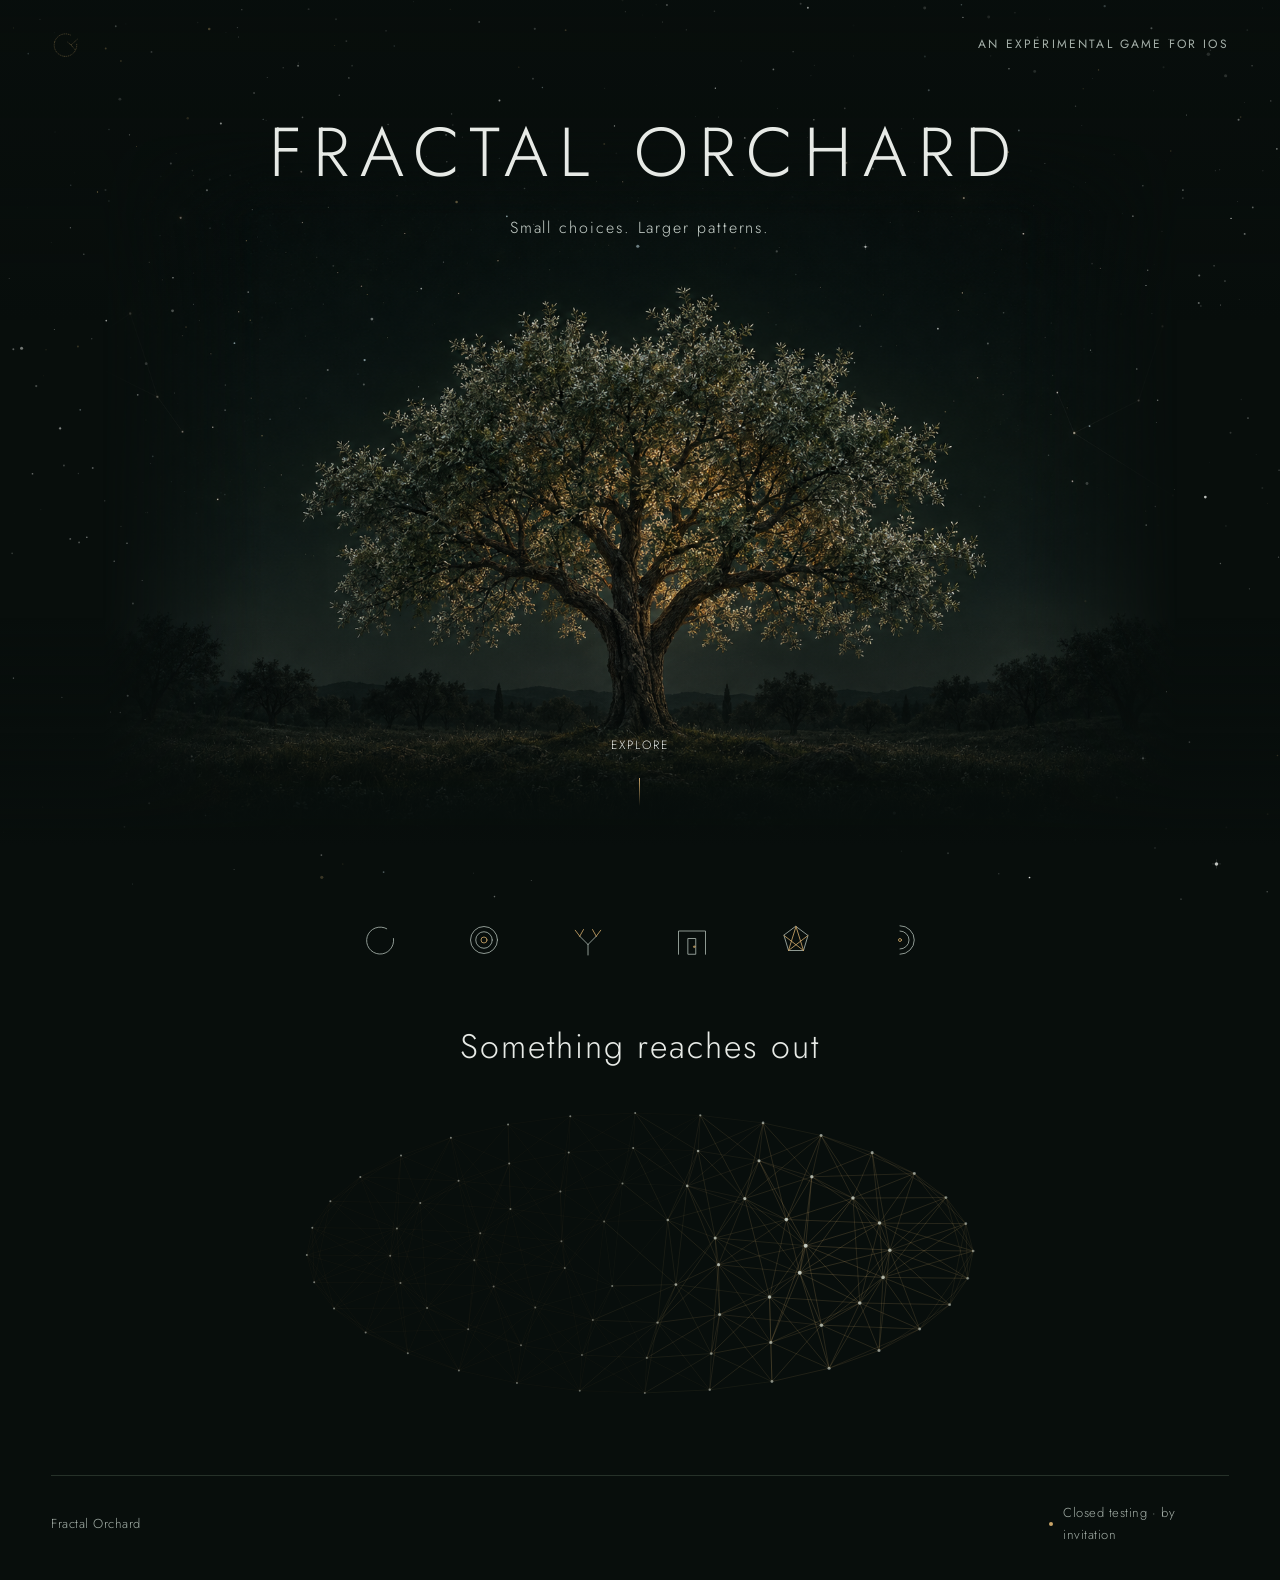
==== commit c5c63a10: "Set the last door lower on the trunk, where the bark is darkest Co-Authored-By: Claude Opus 5 <norep" ====
--- a/index.html
+++ b/index.html
@@ -576,7 +576,8 @@
       // cover on phones), and let it twinkle like the brightest stars in the sky above it.
       function lastDoor(link) {
         const hero = link.closest('.hero'), art = hero.querySelector('.hero-art');
-        const TRUNK = [.493, .69];                       // fraction of the photograph
+        const TRUNK = [.495, .79];                       // low on the trunk, where the bark is darkest
+        const explore = hero.querySelector('.scroll-link');
         link.hidden = false;
         const place = () => {
           const box = art.getBoundingClientRect(), frame = hero.getBoundingClientRect();
@@ -586,7 +587,10 @@
           const w = nw * scale, h = nh * scale;
           const left = box.left + (box.width - w) * .5, top = box.top + (box.height - h);   // object-position 50% 100%
           link.style.left = (left + TRUNK[0] * w - frame.left) + 'px';
-          link.style.top = (top + TRUNK[1] * h - frame.top) + 'px';
+          let y = top + TRUNK[1] * h;
+          // Never sit on the Explore link: stop just above its text on screens where the two meet.
+          if (explore) y = Math.min(y, explore.getBoundingClientRect().top + 12 - 10 - link.offsetHeight / 2);
+          link.style.top = (y - frame.top) + 'px';
         };
         if (art.complete) place(); else art.addEventListener('load', place, { once: true });
         new ResizeObserver(place).observe(hero);
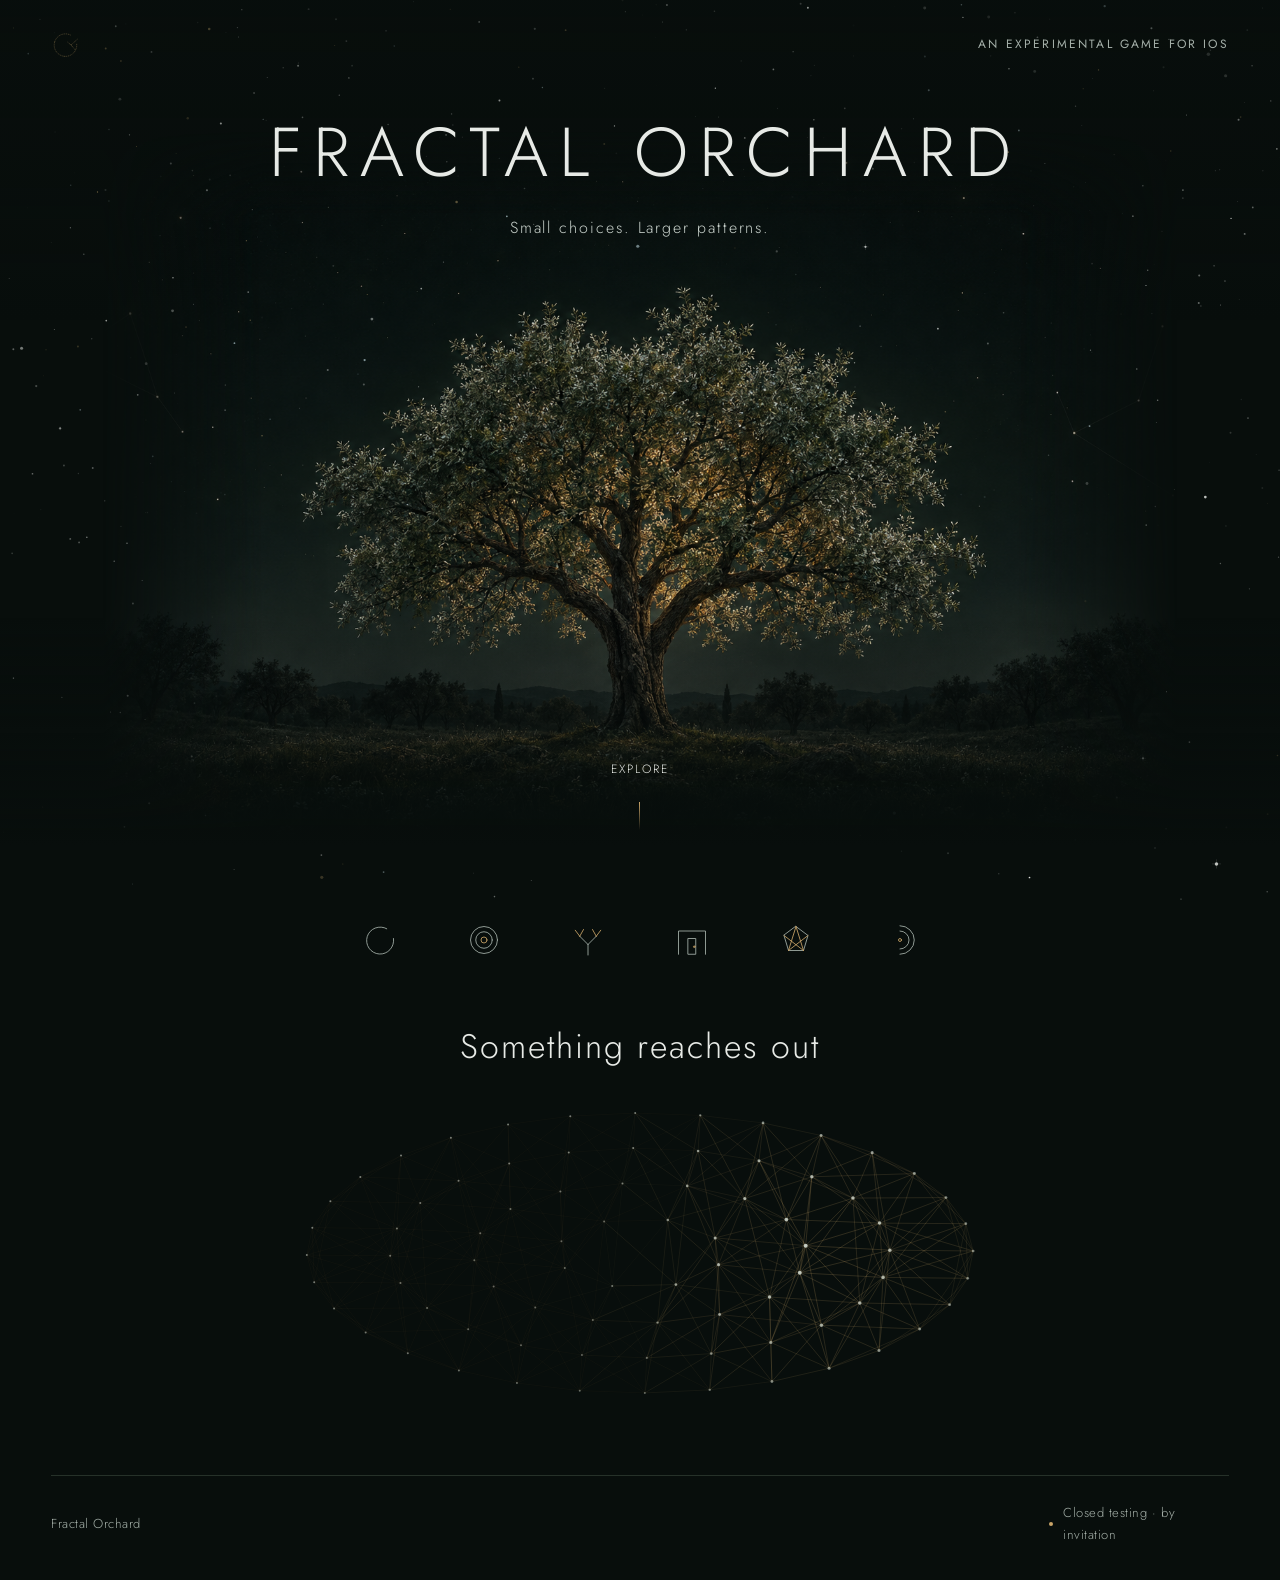
==== commit f8cb8442: "Give Explore room below the last door, and let the door call until opened Explore sat 26 pixels unde" ====
--- a/index.html
+++ b/index.html
@@ -28,7 +28,7 @@
     .identity { padding:22px 20px 0; }
     h1 { font-size:clamp(34px,5.4vw,78px); font-weight:300; text-transform:uppercase; letter-spacing:.16em; line-height:1.18; margin:0; text-indent:.16em; }
     .tagline { font-size:clamp(14px,1.25vw,18px); font-weight:300; letter-spacing:.12em; margin:22px 0 0; color:#c8d1cb; }
-    .scroll-link { margin-top:auto; margin-bottom:28px; padding:12px 20px; text-decoration:none; display:flex; flex-direction:column; align-items:center; gap:12px; font-size:12px; letter-spacing:.16em; text-transform:uppercase; }
+    .scroll-link { margin-top:auto; margin-bottom:4px; padding:12px 20px; text-decoration:none; display:flex; flex-direction:column; align-items:center; gap:12px; font-size:12px; letter-spacing:.16em; text-transform:uppercase; }
     .scroll-link::after { content:''; height:28px; width:1px; background:linear-gradient(var(--gold),transparent); }
     .pattern { position:relative; max-width:1080px; margin:auto; padding:76px 24px 52px; text-align:center; }
     h2 { margin:0; font-size:clamp(23px,3vw,34px); font-weight:300; letter-spacing:.06em; }
@@ -73,6 +73,13 @@
     .hidden-door .glint { stroke:#fff1d2; stroke-width:1.2; transform-origin:24px 24px; transform:scale(calc(var(--a) * 1.1)); opacity:calc(var(--a) - .25); }
     .hidden-door:hover, .hidden-door:focus-visible { --a:1; }
     .hidden-door[hidden] { display:none; }
+    /* Until it has been opened, the last door calls: it breathes, and a ring spreads from it. */
+    .hidden-door.calling { animation:door-breathe 2.4s ease-in-out infinite; }
+    .hidden-door.calling::before { content:''; position:absolute; inset:-5px; border-radius:50%; border:1.5px solid rgba(243,220,170,.9);
+      pointer-events:none; animation:door-ping 2.4s ease-out infinite; }
+    @keyframes door-breathe { 0%,100% { transform:scale(1); } 50% { transform:scale(1.3); } }
+    @keyframes door-ping { 0% { transform:scale(.7); opacity:.9; } 75%,100% { transform:scale(2.3); opacity:0; } }
+    @media (prefers-reduced-motion:reduce) { .hidden-door.calling, .hidden-door.calling::before { animation:none; } .hidden-door.calling::before { display:none; } }
     @media (prefers-reduced-motion:reduce) { .sigil-door.complete { animation:none; filter:drop-shadow(0 0 5px rgba(201,164,104,.7)); } }
     @media (min-width:1600px) { .hero-art { object-fit:contain; } }
     @media (max-width:600px) {
@@ -579,6 +586,7 @@
         const TRUNK = [.495, .79];                       // low on the trunk, where the bark is darkest
         const explore = hero.querySelector('.scroll-link');
         link.hidden = false;
+        if (!R.has('assembly')) link.classList.add('calling');
         const place = () => {
           const box = art.getBoundingClientRect(), frame = hero.getBoundingClientRect();
           const nw = art.naturalWidth || 1536, nh = art.naturalHeight || 1024;
@@ -588,8 +596,8 @@
           const left = box.left + (box.width - w) * .5, top = box.top + (box.height - h);   // object-position 50% 100%
           link.style.left = (left + TRUNK[0] * w - frame.left) + 'px';
           let y = top + TRUNK[1] * h;
-          // Never sit on the Explore link: stop just above its text on screens where the two meet.
-          if (explore) y = Math.min(y, explore.getBoundingClientRect().top + 12 - 10 - link.offsetHeight / 2);
+          // Never crowd the Explore link: keep clear space above its text on screens where the two meet.
+          if (explore) y = Math.min(y, explore.getBoundingClientRect().top + 12 - 30 - link.offsetHeight / 2);
           link.style.top = (y - frame.top) + 'px';
         };
         if (art.complete) place(); else art.addEventListener('load', place, { once: true });
